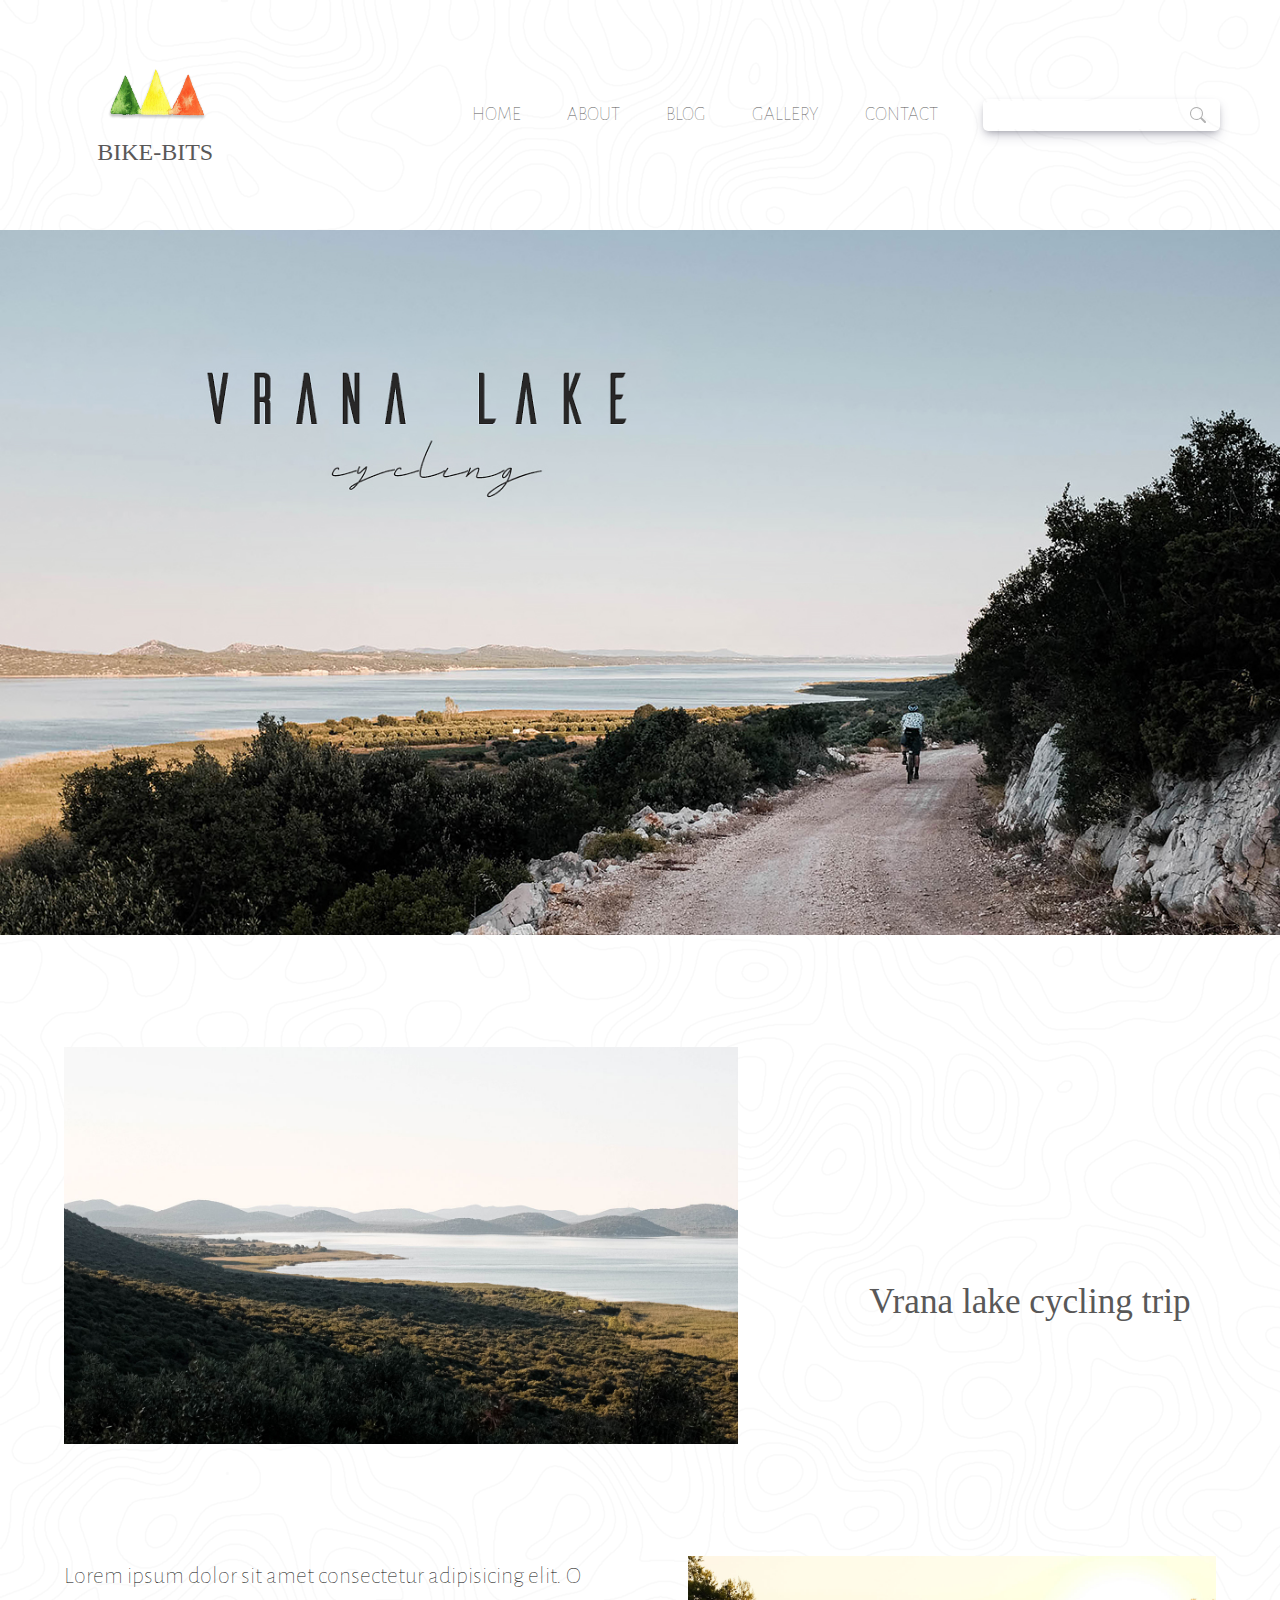
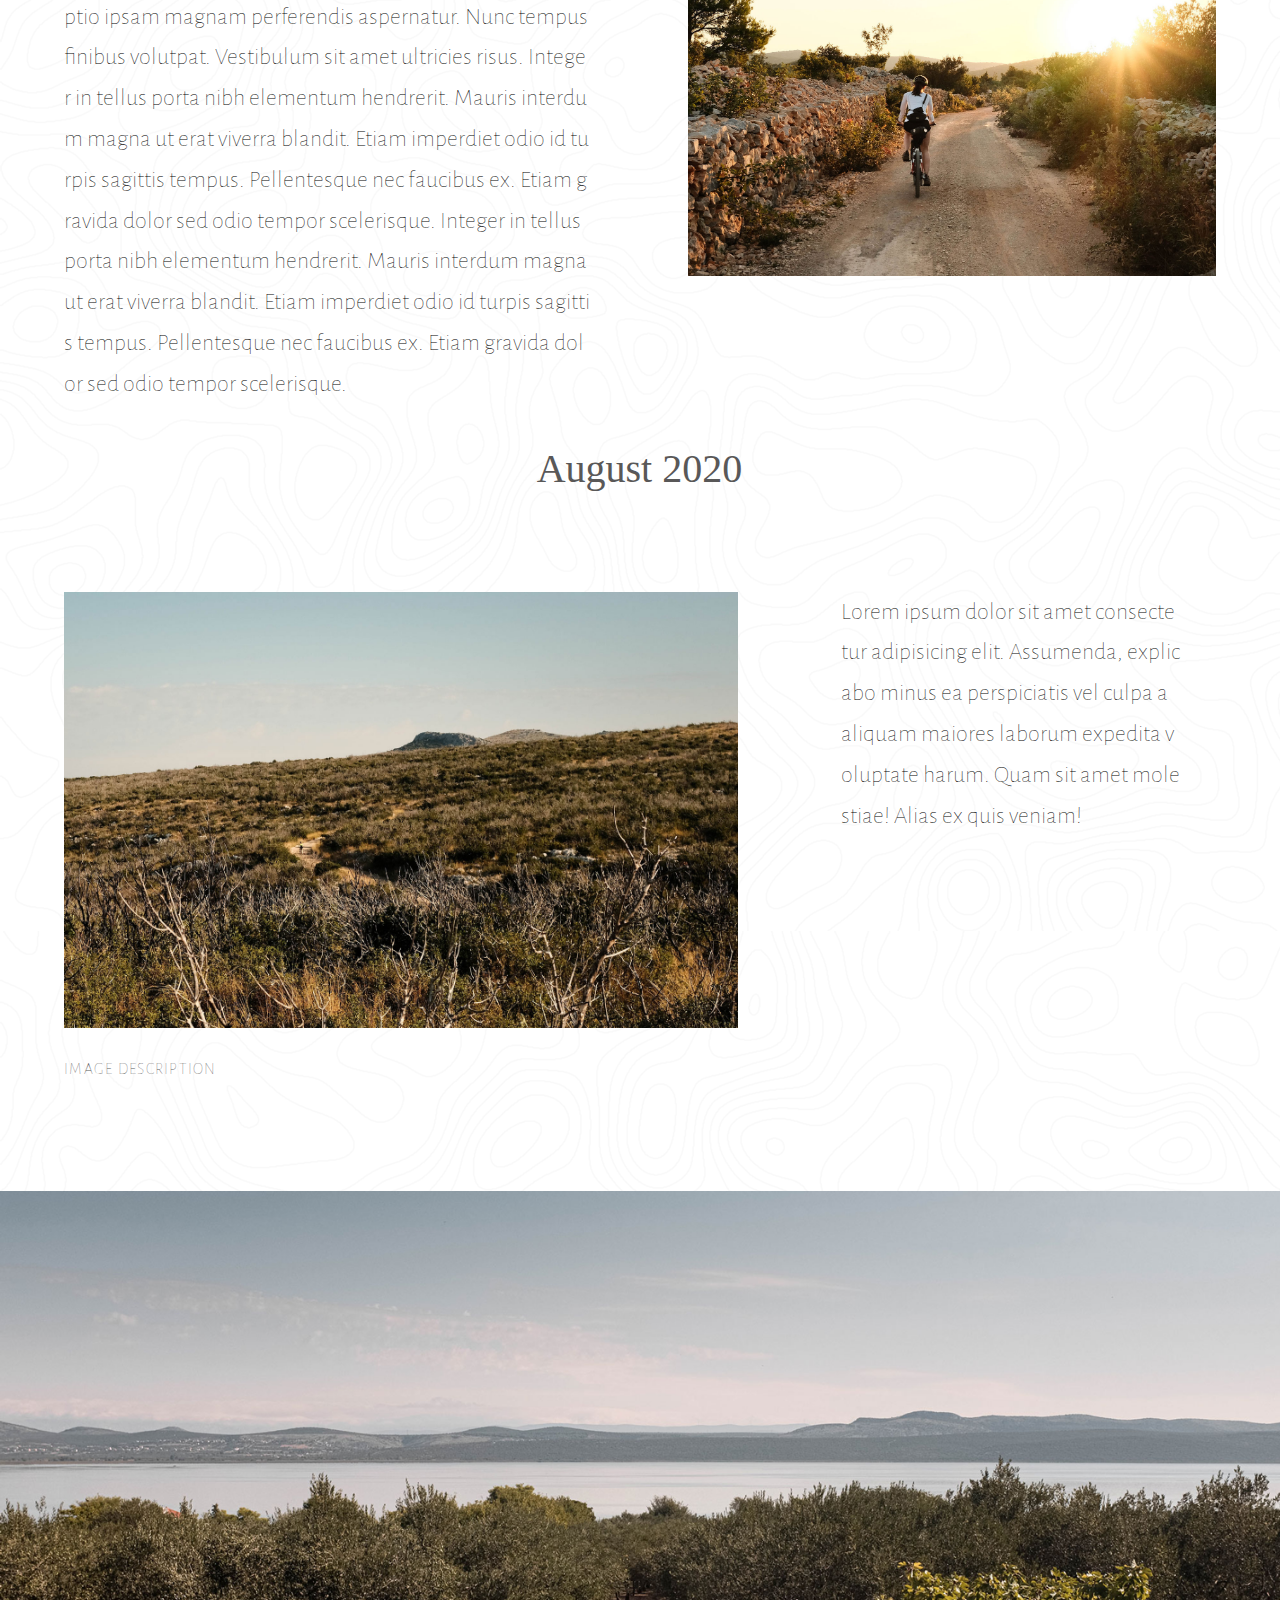
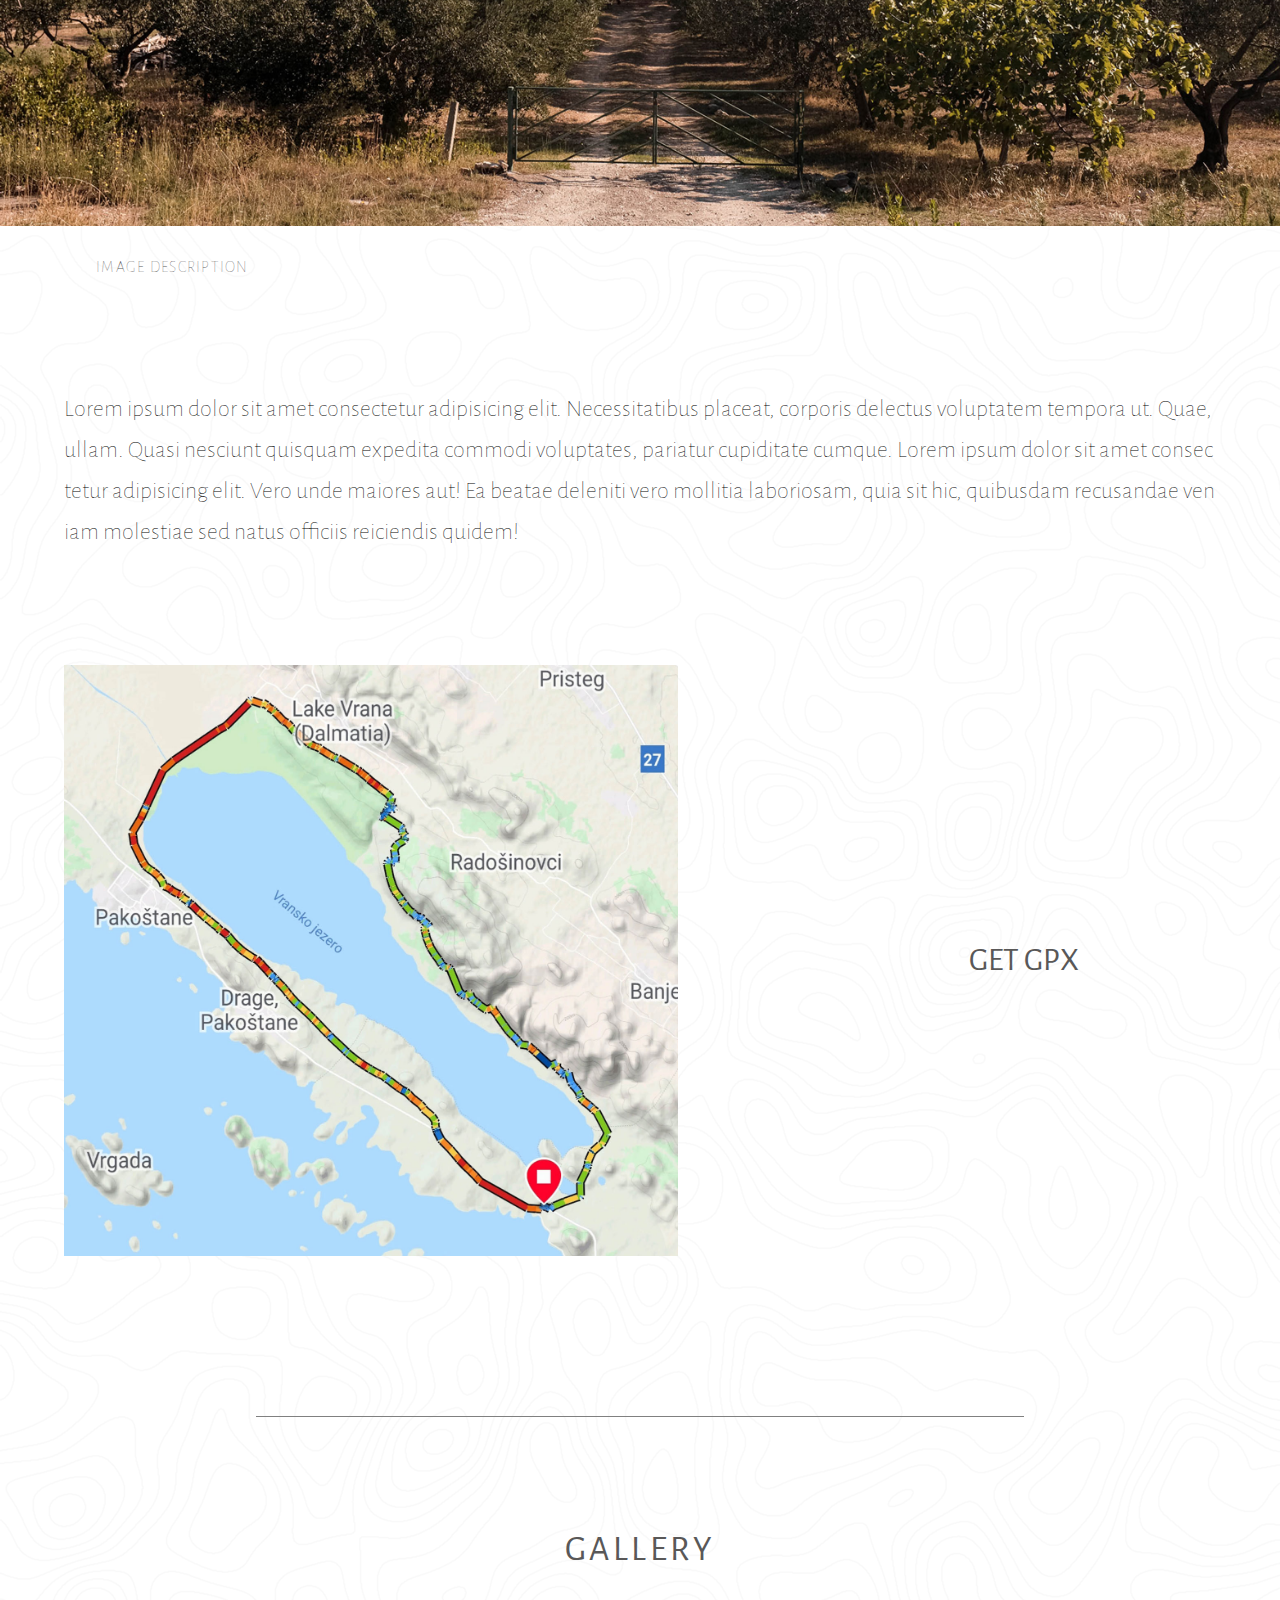
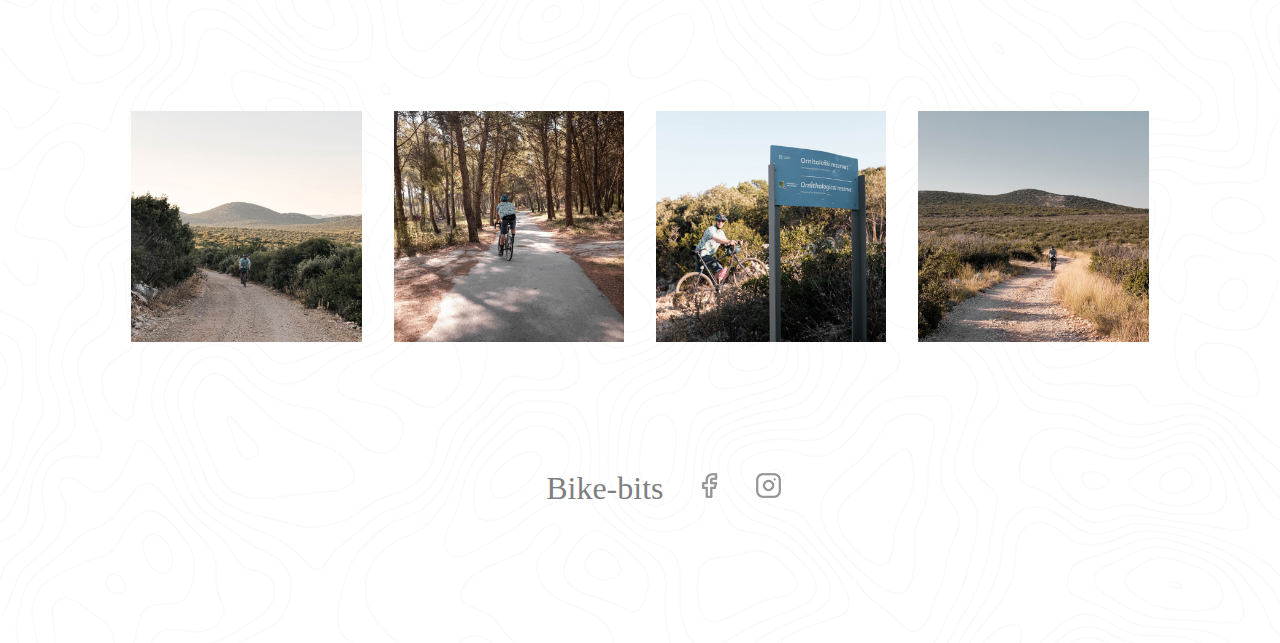
==== src/blog/blog.html @ a63ba0a6 "init: all pages" ====
<!DOCTYPE html>
<html lang="en">
  <head>
    <meta charset="UTF-8">
    <meta http-equiv="X-UA-Compatible" content="IE=edge">
    <meta name="viewport" content="width=device-width, initial-scale=1.0">

    <link rel="preconnect" href="https://fonts.googleapis.com">
    <link rel="preconnect" href="https://fonts.gstatic.com" crossorigin>
    <link href="https://fonts.googleapis.com/css2?family=Alegreya+Sans:wght@300;400&display=swap" rel="stylesheet">

    <link rel="stylesheet" href="blog.css">
    <link rel="icon" type="favicon" href="../../assets/icons/favicon.ico">

    <script defer src="blog.js"></script>

    <title>Bike Bits Blog</title>
  </head>

  <body>
    <header class="header">
      <div class="logo">
        <a href="index.html">
          <img
            src="../../assets/icons/logo.png"
            alt="emarekica logo"
            id="logo">
        </a>

        <p class="logo-txt">BIKE-BITS</p>
      </div>

      <aside>
        <nav class="navigation">
          <a href="../home/home.html" id="home">Home</a>
          <a href="../about/about.html" id="about">About</a>
          <a href="../blog/blog.html" id="about">Blog</a>
          <a href="../gallery/gallery.html" id="about">Gallery</a>
          <a href="../contact/contact.html" id="contact">Contact</a>
        </nav>

        <form class="search" target="_self">
          <input 
            type="search"
            name="search" />
          <button type="submit">Search</button>
        </form>
      </header>
    </aside>

    <img src="../../assets/photos/blog/vransko-lake-cycling-cover.jpg"
    alt="cycling on Vrana lake cover image"
    class="cover-image"
 />
    
    <main class="blog-content">
      <img id="img-1"
            src="../../assets/photos/blog/vransko-lake-cycling-01.jpg"
            alt="Vrana lake landscape" />

      <h1 id="title">Vrana lake cycling trip</h1>

      <p id="txt-1">Lorem ipsum dolor sit amet consectetur adipisicing elit. Optio ipsam magnam perferendis aspernatur. Nunc tempus finibus volutpat. Vestibulum sit amet ultricies risus. Integer in tellus porta nibh elementum hendrerit. Mauris interdum magna ut erat viverra blandit. Etiam imperdiet odio id turpis sagittis tempus. Pellentesque nec faucibus ex. Etiam gravida dolor sed odio tempor scelerisque. Integer in tellus porta nibh elementum hendrerit. Mauris interdum magna ut erat viverra blandit. Etiam imperdiet odio id turpis sagittis tempus. Pellentesque nec faucibus ex. Etiam gravida dolor sed odio tempor scelerisque.</p>

      <img id="img-2"
            src="../../assets/photos/blog/vransko-lake-cycling-02.jpg"
            alt="Girl on a bicycle in nature with sunrise"/>

      <h2 id="subtitle">August 2020</h2>

      <div class="img-3__container">
      <img id="img-3"
            src="../../assets/photos/blog/vransko-lake-cycling-03.jpg"
            alt="Adriatic coast inland landscape"/>
      <p class="img-description" id="img-3__desc"><small>image description</small></p>
    </div>

    <p id="txt-2">Lorem ipsum dolor sit amet consectetur adipisicing elit. Assumenda, explicabo minus ea perspiciatis vel culpa a aliquam maiores laborum expedita voluptate harum. Quam sit amet molestiae! Alias ex quis veniam!</p>
  </main>

    <div class="img-4__container">
      <img id="img-4"
            src="../../assets/photos/blog/vransko-lake-cycling-full-04.png"
            alt="Lake landscape"/>
      <p class="img-description-2"><small>image description</small></p>
    </div>

    <article>
      <p #txt-3>Lorem ipsum dolor sit amet consectetur adipisicing elit. Necessitatibus placeat, corporis delectus voluptatem tempora ut. Quae, ullam. Quasi nesciunt quisquam expedita commodi voluptates, pariatur cupiditate cumque. Lorem ipsum dolor sit amet consectetur adipisicing elit. Vero unde maiores aut! Ea beatae deleniti vero mollitia laboriosam, quia sit hic, quibusdam recusandae veniam molestiae sed natus officiis reiciendis quidem!</p>
    </article>

    <div class="img-5__container">
      <img id="img-5" src="../../assets/photos/blog/vransko-lake-cycling-map.jpg" alt="Vransko lake map"/>
      <a href="../../assets/gpx/Vransko.gpx" id="gpx">Get GPX</a>
      
      <div class="bottom-border"></div>
    </div>

    
    <article class="gallery">

      <h2 class="gallery"><a href="../gallery/gallery.html">Gallery</a></h2>

      <div class="img-gallery">
        <img id="img-6"
              src="../../assets/photos/blog/vransko-lake-cycling-gallery-1.jpg"
              alt="Gravel cycling Croatia" />
        <img id="img-7" 
              src="../../assets/photos/blog/vransko-lake-cycling-gallery-2.jpg"
              alt="Cycling through mediterranean forest" />
        <img id="img-8"
              src="../../assets/photos/blog/vransko-lake-cycling-gallery-3.jpg"
              alt="Pushing bicycle uphill"/>
        <img id="img-9"
              src="../../assets/photos/blog/vransko-lake-cycling-gallery-4.jpg"
              alt="Gravel cycling Croatia"/>
      </div>
    </article>

    <footer class="footer">
      <p class="logo-txt-2">Bike-bits</p>

        <a href="https://www.facebook.com/e.marekica"
          target="_blank"
          class="facebook">
            <img src="../../assets/icons/facebook.png"
                 alt="Facebook icon" 
                 id="fb-img"/>
        </a>
        <a href="https://www.instagram.com/e.marekica.makes"
          target="_blank"
          class="instagram">
            <img src="../../assets/icons/instagram.png"
                 alt="Instagram icon"
                 id="insta-img" />
        </a>
    </footer>

    
  </body>
</html>
---- src/blog/blog.css ----
/* http://meyerweb.com/eric/tools/css/reset/ 
   v2.0 | 20110126
   License: none (public domain)
*/

html,
body,
div,
span,
applet,
object,
iframe,
h1,
h2,
h3,
h4,
h5,
h6,
p,
blockquote,
pre,
a,
abbr,
acronym,
address,
big,
cite,
code,
del,
dfn,
em,
img,
ins,
kbd,
q,
s,
samp,
small,
strike,
strong,
sub,
sup,
tt,
var,
b,
u,
i,
center,
dl,
dt,
dd,
ol,
ul,
li,
fieldset,
form,
label,
legend,
table,
caption,
tbody,
tfoot,
thead,
tr,
th,
td,
article,
aside,
canvas,
details,
embed,
figure,
figcaption,
footer,
header,
hgroup,
menu,
nav,
output,
ruby,
section,
summary,
time,
mark,
audio,
video {
  margin: 0;
  padding: 0;
  border: 0;
  font-size: 100%;
  font: inherit;
  vertical-align: baseline;
}

ol,
ul {
  list-style: none;
}
blockquote,
q {
  quotes: none;
}
blockquote:before,
blockquote:after,
q:before,
q:after {
  content: "";
  content: none;
}
table {
  border-collapse: collapse;
  border-spacing: 0;
}

*,
*::before,
*::after {
  box-sizing: border-box;
  margin: 0;
  padding: 0;
}

/* ------- main ------- */

@font-face {
  font-family: "Ailerons";
  src: url(./font/Ailerons/Ailerons.ttf) format("truetype");
}

html {
  min-height: 100vh;
  /* margin: 1em 0; */
  /* max-width: 440px; */
}

body {
  background-image: url("../../assets/backgrounds/isopleths.png");

  font-family: "Alegreya Sans", sans-serif;
}

/* ------- header / nav / search ------- */

header {
  display: flex;
  flex-direction: row;
  justify-content: space-between;
  align-items: center;
}

aside {
  display: flex;
  flex-flow: row nowrap;
  align-items: baseline;
  justify-content: center;
  font-size: 1.5em;

  margin: 2em 2em 1em 2em;
}

.navigation {
  display: flex;

  justify-content: space-between;

  margin: 0.5em 0.5em;

  font-size: 0.8em;
  font-weight: 50;
  text-transform: uppercase;
}

.logo {
  display: flex;

  align-items: center;
  flex-flow: column;

  margin: 4em 2em 4em 5em;
}

a {
  margin: 0 1.2em;
  text-decoration: none;
  color: #595858;
}

a:hover {
  font-weight: bolder;
}

form {
  margin: 0.5em 0.5em 1.5em 0.5em;
  display: flex;

  border-radius: 5px;
  padding: 2px;

  box-shadow: rgba(50, 50, 93, 0.25) 0px 6px 12px -2px,
    rgba(0, 0, 0, 0.3) 0px 3px 7px -3px;
}

input[type="search"] {
  border: none;
  background: white;
  margin: 0;
  padding: 5px 5px;
  font-size: 14px;
  color: inherit;
  border: 1px solid transparent;
  border-radius: inherit;
}

input[type="search"]::placeholder {
  color: #bbb;
}

button[type="submit"] {
  /* these two hide the button text */
  text-indent: -999px;
  overflow: hidden;

  width: 40px;
  padding: 0;
  margin: 0;
  border: 1px solid transparent;
  border-radius: inherit;
  background: transparent
    url("data:image/svg+xml,%3Csvg xmlns='http://www.w3.org/2000/svg' width='16' height='16' class='bi bi-search' viewBox='0 0 16 16'%3E%3Cpath d='M11.742 10.344a6.5 6.5 0 1 0-1.397 1.398h-.001c.03.04.062.078.098.115l3.85 3.85a1 1 0 0 0 1.415-1.414l-3.85-3.85a1.007 1.007 0 0 0-.115-.1zM12 6.5a5.5 5.5 0 1 1-11 0 5.5 5.5 0 0 1 11 0z'%3E%3C/path%3E%3C/svg%3E")
    no-repeat center;
  cursor: pointer;
  opacity: 0.3;
}

button[type="submit"]:hover {
  opacity: 1;
}

button[type="submit"]:focus,
input[type="search"]:focus {
  box-shadow: 0 0 3px 0 #868686;
  outline: none;
  color: #595858;
  text-transform: uppercase;
  letter-spacing: 0.1em;
}

/* ------- main ------- */

main {
  display: grid;
  grid-template-columns: repeat(10, auto);
  grid-template-rows: auto;

  margin: 7em 4em;
}

/* ------- IMG ------- */

img {
  display: flex;
  max-width: 100%;
  flex-grow: 1;
}

#logo {
  float: left;
  width: 7em;
  margin-bottom: 1em;
}

.cover-image {
  /* covers the whole page */
  width: 150vw;
  overflow: visible;
  margin: unset;
}

#img-1,
#img-2,
#img-3,
#img-4,
#img-5 {
  display: flex;
}

.gallery {
  display: flex;
  flex-flow: row nowrap;
  justify-content: space-between;
}

#fb-img,
#insta-img {
  max-width: 1.7em;
  margin: auto 0.5em;
}

/* ------- grid element organization ------- */

#img-1 {
  grid-column: 1 / 7;
  grid-row: 1 / 2;

  margin-bottom: 7em;
}

#title {
  grid-column: 7 / 11;

  text-align: center;
  padding-left: 3em;

  display: flex;
  flex-direction: column;
  justify-content: center;

  font-size: 2.2em;
}

#txt-1 {
  grid-column: 1 / 5;
  grid-row: 2 / 3;

  font-size: 1.5em;
  padding: 0 2em 0 0;
  word-break: break-all;
  line-height: 1.7em;
  font-weight: 100;
}

#img-2 {
  grid-column: 6 / 11;
  grid-row: 2 / 3;

  margin-bottom: 7em;
}

#subtitle {
  grid-column: 4 / 8;
  grid-row: 3 / 4;

  margin: 1em 0;

  display: flex;
  flex-direction: column;
  align-items: center;

  font-family: "Ailerons";
  font-weight: 50;
  margin-bottom: 2.5em;
  font-size: 2.5em;
  color: #595858;
}

.img-3__container {
  grid-column: 1 / 7;
  grid-row: 4 / 5;
}

#txt-2 {
  grid-column: 8 / 10;
  grid-row: 4 / 5;

  font-size: 1.5em;
  padding: 0 0 0 2em;
  word-break: break-all;
  line-height: 1.7em;
  font-weight: 100;
}

#img-4 {
  width: 150vw;
}

article {
  margin: 7em 4em 4em 4em;
}

article > p {
  display: block;
}

.img-5__container {
  display: grid;
  grid-template-columns: repeat(6, 1fr);
  grid-template-rows: auto;

  margin: 7em 4em;
}

#img-5 {
  grid-column: 1 / 5;
  grid-row: 1 / 2;
  grid-row: auto;
  max-width: 80%;
}

#gpx {
  grid-column: 5 / 7;
  grid-row: 1 / 2;
  text-align: center;

  display: flex;
  flex-direction: column;
  justify-content: center;

  font-size: 2em;
  text-transform: uppercase;
}

.bottom-border {
  border-bottom: 0.5px solid gray;
  grid-column: 2 / 6;

  margin-top: 10em;
}

.gallery {
  display: flex;
  flex-direction: column;
  align-self: center;
  text-transform: uppercase;
  letter-spacing: 0.1em;
}

.img-gallery {
  display: flex;
  flex-direction: row;
  justify-content: center;
  gap: 2em;
}

h2.gallery {
  font-size: 2.2em;
  margin-bottom: 4em;
}

#img-6,
#img-7,
#img-8,
#img-9 {
  max-width: 20%;
}

/* ------- TXT ------- */

.logo-txt {
  float: left;

  color: #595858;
  font-family: "Ailerons";
  font-size: 1.5em;
  font-weight: 50;
}

h1 {
  font-family: "Ailerons";
  font-weight: 100;
  color: #595858;
}

p {
  display: flex;
}

article > p {
  font-size: 1.5em;

  word-break: break-all;
  line-height: 1.7em;
  font-weight: 100;
}

.img-description {
  margin-top: 2em;
  font-weight: 100;
  color: #595858;
  text-transform: uppercase;
  letter-spacing: 0.08em;
}

.img-description-2 {
  margin: 2em 0 0 6em;
  font-weight: 100;
  color: #595858;
  text-transform: uppercase;
  letter-spacing: 0.08em;
}

/* ------- footer ------- */

footer {
  display: flex;
  flex-flow: row nowrap;
  justify-content: center;
  align-items: baseline;

  margin: 8em 3em;
}

.facebook,
.instagram {
  margin: 0 0.5em 1em 0.5em;
}

.logo-txt-2 {
  margin: 0 0.5em 0 2em;
  font-family: "Ailerons";
  font-weight: 50;
  font-size: 2em;
  color: #7f7f7f;
}
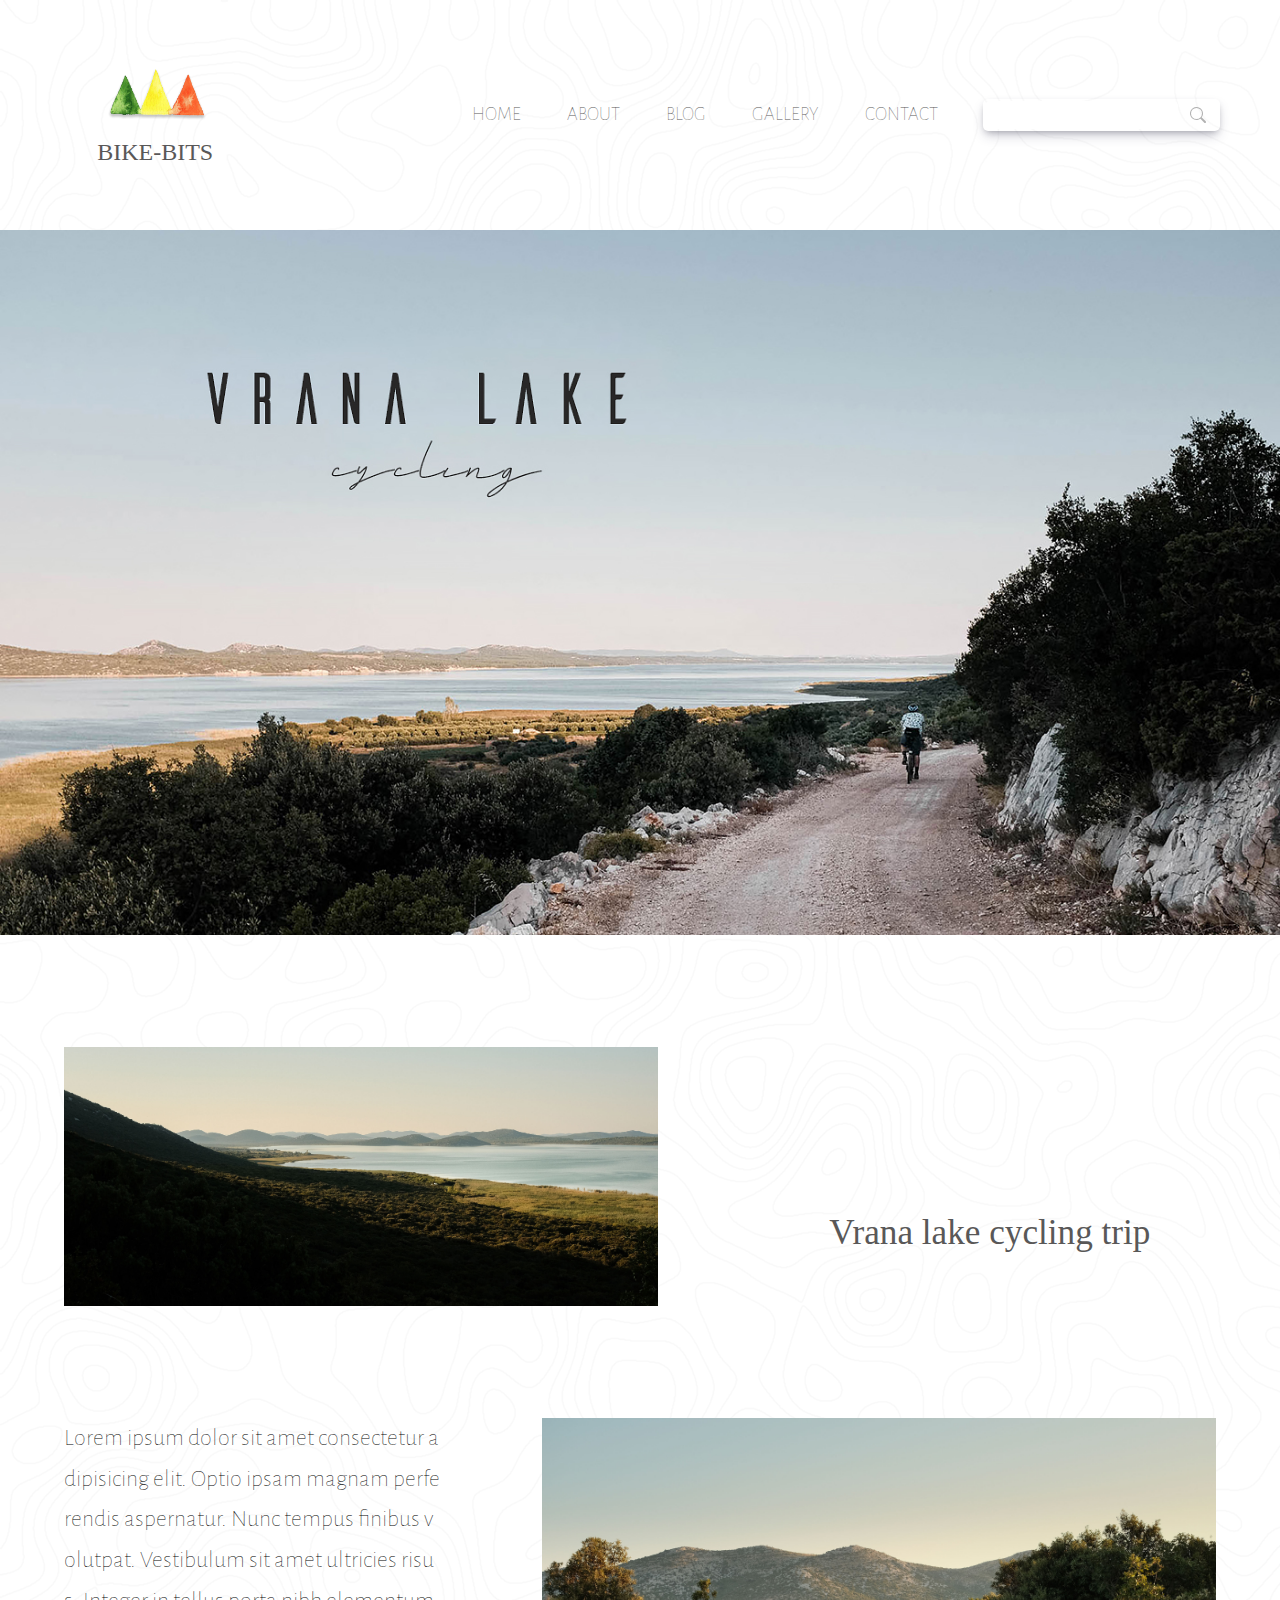
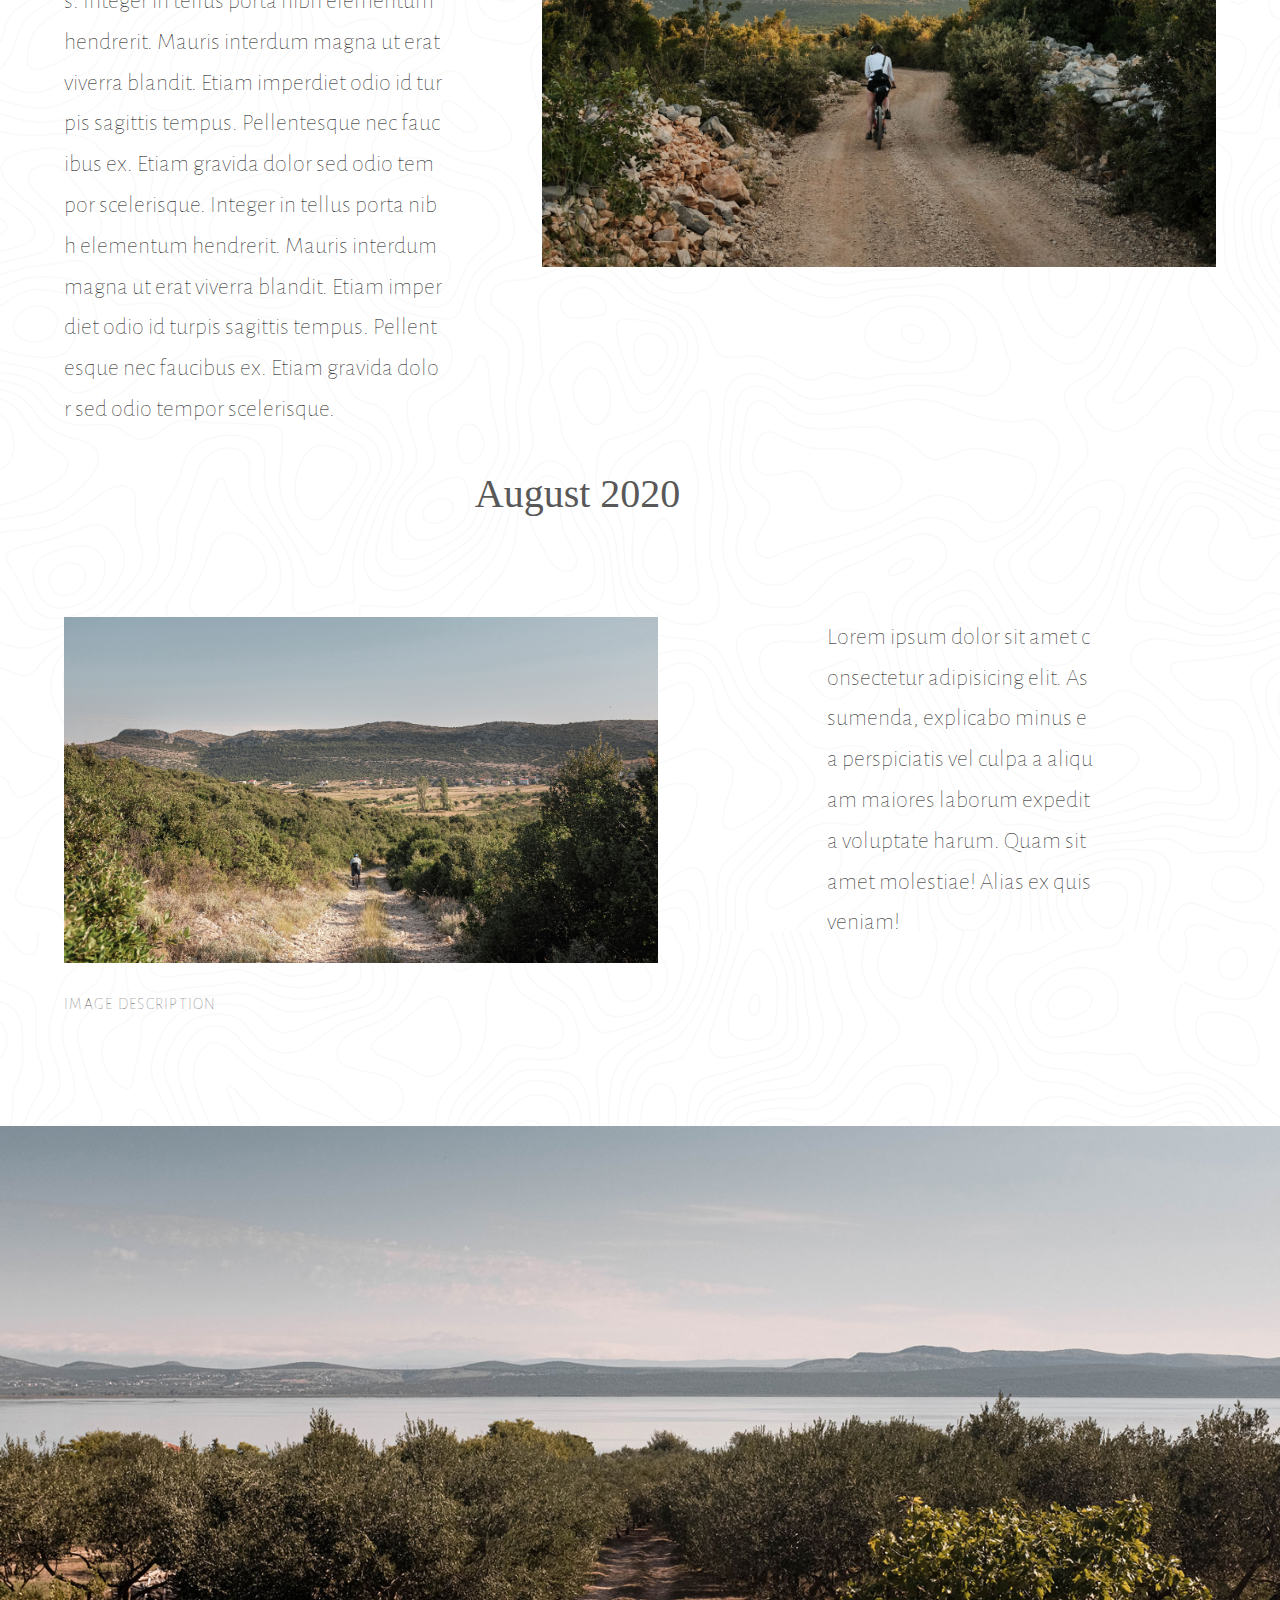
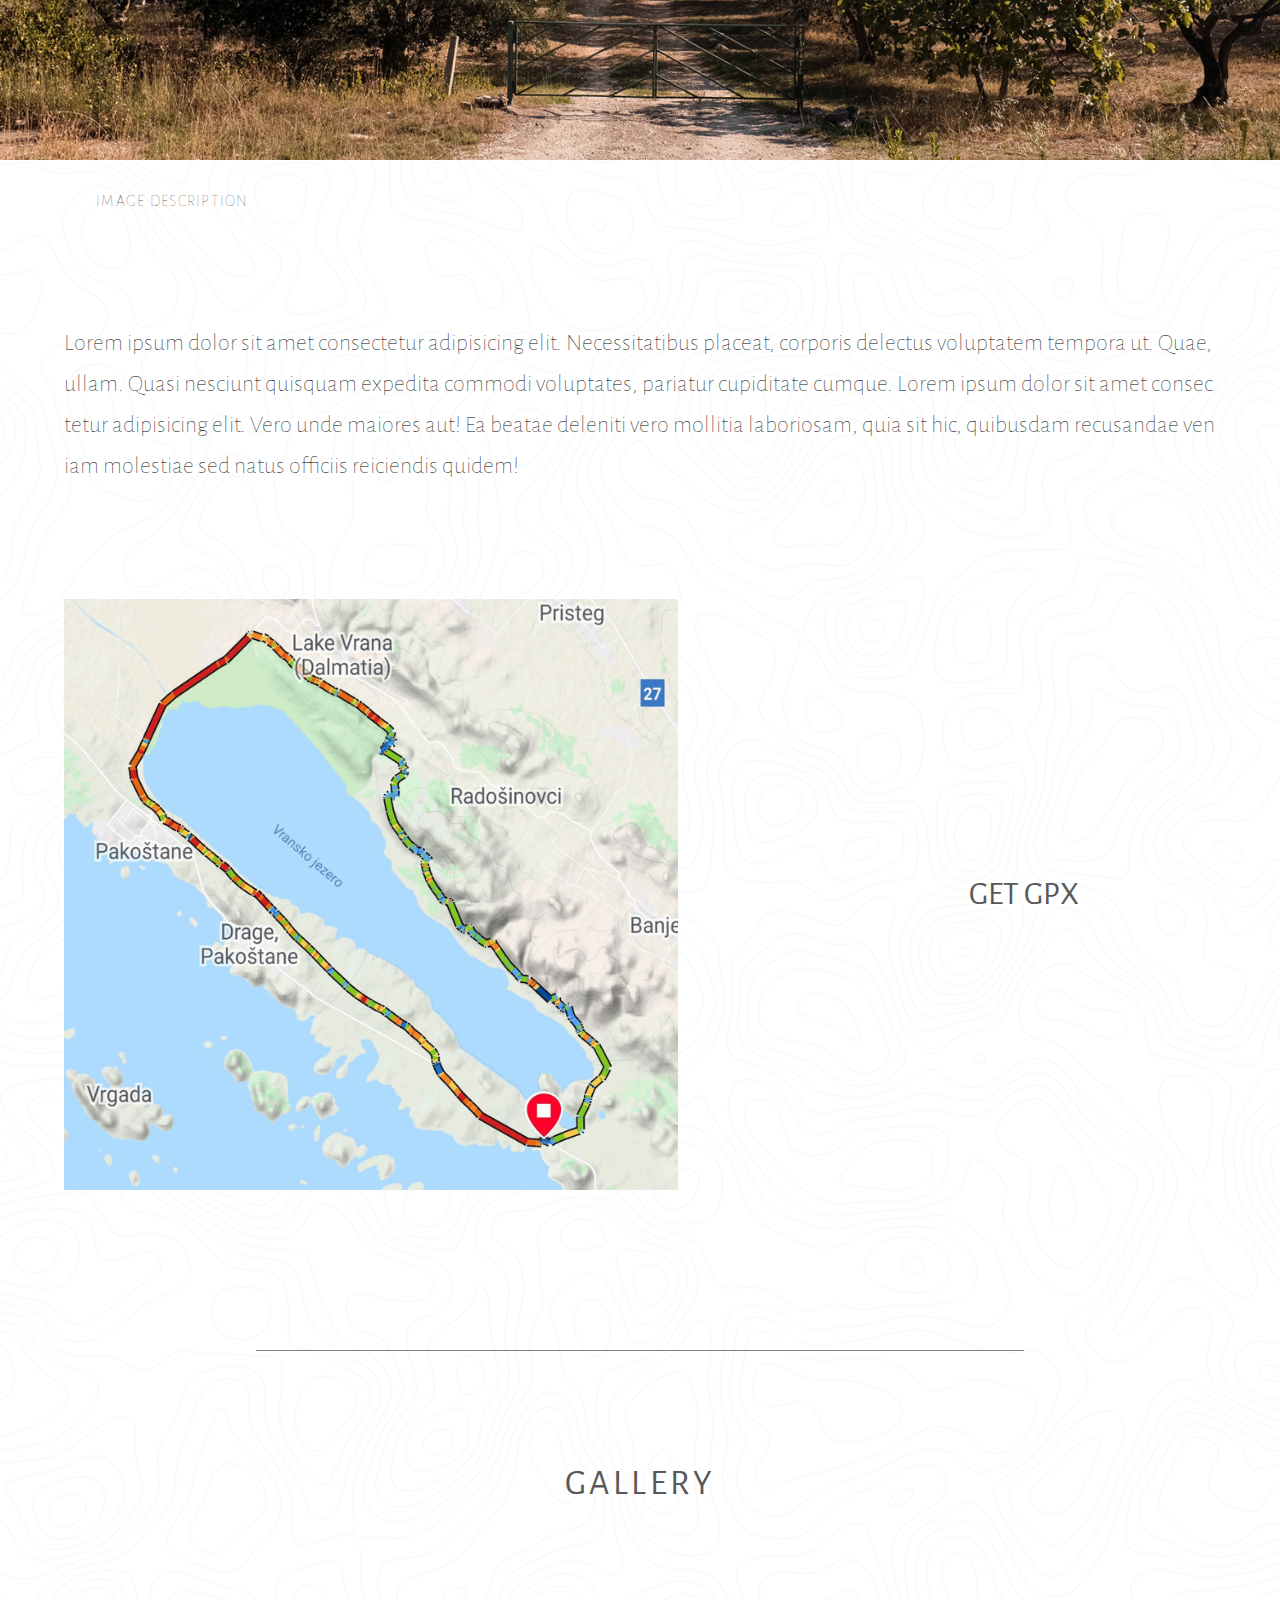
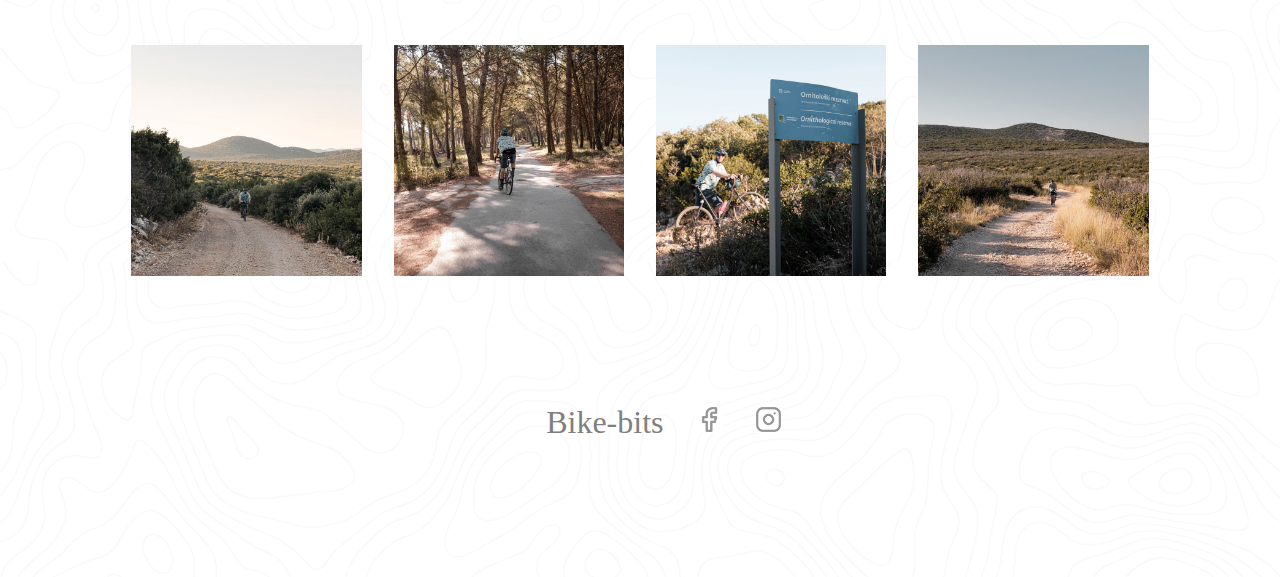
==== commit bb34c8f7: "init: homepage" ====
--- a/src/blog/blog.html
+++ b/src/blog/blog.html
@@ -1,17 +1,20 @@
 <!DOCTYPE html>
 <html lang="en">
   <head>
-    <meta charset="UTF-8">
-    <meta http-equiv="X-UA-Compatible" content="IE=edge">
-    <meta name="viewport" content="width=device-width, initial-scale=1.0">
+    <meta charset="UTF-8" />
+    <meta http-equiv="X-UA-Compatible" content="IE=edge" />
+    <meta name="viewport" content="width=device-width, initial-scale=1.0" />
 
-    <link rel="preconnect" href="https://fonts.googleapis.com">
-    <link rel="preconnect" href="https://fonts.gstatic.com" crossorigin>
-    <link href="https://fonts.googleapis.com/css2?family=Alegreya+Sans:wght@300;400&display=swap" rel="stylesheet">
+    <link rel="preconnect" href="https://fonts.googleapis.com" />
+    <link rel="preconnect" href="https://fonts.gstatic.com" crossorigin />
+    <link
+      href="https://fonts.googleapis.com/css2?family=Alegreya+Sans:wght@300;400&display=swap"
+      rel="stylesheet"
+    />
 
-    <link rel="stylesheet" href="blog.css">
-    <link rel="icon" type="favicon" href="../../assets/icons/favicon.ico">
+    <link rel="icon" type="favicon" href="../../assets/icons/favicon.ico" />
 
+    <link rel="stylesheet" href="blog.css" />
     <script defer src="blog.js"></script>
 
     <title>Bike Bits Blog</title>
@@ -24,7 +27,8 @@
           <img
             src="../../assets/icons/logo.png"
             alt="emarekica logo"
-            id="logo">
+            id="logo"
+          />
         </a>
 
         <p class="logo-txt">BIKE-BITS</p>
@@ -40,102 +44,149 @@
         </nav>
 
         <form class="search" target="_self">
-          <input 
-            type="search"
-            name="search" />
+          <input type="search" name="search" />
           <button type="submit">Search</button>
         </form>
-      </header>
-    </aside>
+      </aside>
+    </header>
 
-    <img src="../../assets/photos/blog/vransko-lake-cycling-cover.jpg"
-    alt="cycling on Vrana lake cover image"
-    class="cover-image"
- />
-    
+    <img
+      src="../../assets/photos/blog/vransko-lake-cycling-cover.jpg"
+      alt="cycling on Vrana lake cover image"
+      class="cover-image"
+    />
+
     <main class="blog-content">
-      <img id="img-1"
-            src="../../assets/photos/blog/vransko-lake-cycling-01.jpg"
-            alt="Vrana lake landscape" />
+      <img
+        id="img-1"
+        src="../../assets/photos/blog/vransko-lake-cycling-01.jpg"
+        alt="Vrana lake landscape"
+      />
 
       <h1 id="title">Vrana lake cycling trip</h1>
 
-      <p id="txt-1">Lorem ipsum dolor sit amet consectetur adipisicing elit. Optio ipsam magnam perferendis aspernatur. Nunc tempus finibus volutpat. Vestibulum sit amet ultricies risus. Integer in tellus porta nibh elementum hendrerit. Mauris interdum magna ut erat viverra blandit. Etiam imperdiet odio id turpis sagittis tempus. Pellentesque nec faucibus ex. Etiam gravida dolor sed odio tempor scelerisque. Integer in tellus porta nibh elementum hendrerit. Mauris interdum magna ut erat viverra blandit. Etiam imperdiet odio id turpis sagittis tempus. Pellentesque nec faucibus ex. Etiam gravida dolor sed odio tempor scelerisque.</p>
+      <p id="txt-1">
+        Lorem ipsum dolor sit amet consectetur adipisicing elit. Optio ipsam
+        magnam perferendis aspernatur. Nunc tempus finibus volutpat. Vestibulum
+        sit amet ultricies risus. Integer in tellus porta nibh elementum
+        hendrerit. Mauris interdum magna ut erat viverra blandit. Etiam
+        imperdiet odio id turpis sagittis tempus. Pellentesque nec faucibus ex.
+        Etiam gravida dolor sed odio tempor scelerisque. Integer in tellus porta
+        nibh elementum hendrerit. Mauris interdum magna ut erat viverra blandit.
+        Etiam imperdiet odio id turpis sagittis tempus. Pellentesque nec
+        faucibus ex. Etiam gravida dolor sed odio tempor scelerisque.
+      </p>
 
-      <img id="img-2"
-            src="../../assets/photos/blog/vransko-lake-cycling-02.jpg"
-            alt="Girl on a bicycle in nature with sunrise"/>
+      <img
+        id="img-2"
+        src="../../assets/photos/blog/vransko-lake-cycling-02.jpg"
+        alt="Girl on a bicycle in nature with sunrise"
+      />
 
       <h2 id="subtitle">August 2020</h2>
 
       <div class="img-3__container">
-      <img id="img-3"
-            src="../../assets/photos/blog/vransko-lake-cycling-03.jpg"
-            alt="Adriatic coast inland landscape"/>
-      <p class="img-description" id="img-3__desc"><small>image description</small></p>
-    </div>
+        <img
+          id="img-3"
+          src="../../assets/photos/blog/vransko-lake-cycling-03.jpg"
+          alt="Adriatic coast inland landscape"
+        />
+        <p class="img-description" id="img-3__desc">
+          <small>image description</small>
+        </p>
+      </div>
 
-    <p id="txt-2">Lorem ipsum dolor sit amet consectetur adipisicing elit. Assumenda, explicabo minus ea perspiciatis vel culpa a aliquam maiores laborum expedita voluptate harum. Quam sit amet molestiae! Alias ex quis veniam!</p>
-  </main>
+      <p id="txt-2">
+        Lorem ipsum dolor sit amet consectetur adipisicing elit. Assumenda,
+        explicabo minus ea perspiciatis vel culpa a aliquam maiores laborum
+        expedita voluptate harum. Quam sit amet molestiae! Alias ex quis veniam!
+      </p>
+    </main>
 
     <div class="img-4__container">
-      <img id="img-4"
-            src="../../assets/photos/blog/vransko-lake-cycling-full-04.png"
-            alt="Lake landscape"/>
+      <img
+        id="img-4"
+        src="../../assets/photos/blog/vransko-lake-cycling-full-04.png"
+        alt="Lake landscape"
+      />
       <p class="img-description-2"><small>image description</small></p>
     </div>
 
     <article>
-      <p #txt-3>Lorem ipsum dolor sit amet consectetur adipisicing elit. Necessitatibus placeat, corporis delectus voluptatem tempora ut. Quae, ullam. Quasi nesciunt quisquam expedita commodi voluptates, pariatur cupiditate cumque. Lorem ipsum dolor sit amet consectetur adipisicing elit. Vero unde maiores aut! Ea beatae deleniti vero mollitia laboriosam, quia sit hic, quibusdam recusandae veniam molestiae sed natus officiis reiciendis quidem!</p>
+      <p #txt-3>
+        Lorem ipsum dolor sit amet consectetur adipisicing elit. Necessitatibus
+        placeat, corporis delectus voluptatem tempora ut. Quae, ullam. Quasi
+        nesciunt quisquam expedita commodi voluptates, pariatur cupiditate
+        cumque. Lorem ipsum dolor sit amet consectetur adipisicing elit. Vero
+        unde maiores aut! Ea beatae deleniti vero mollitia laboriosam, quia sit
+        hic, quibusdam recusandae veniam molestiae sed natus officiis reiciendis
+        quidem!
+      </p>
     </article>
 
     <div class="img-5__container">
-      <img id="img-5" src="../../assets/photos/blog/vransko-lake-cycling-map.jpg" alt="Vransko lake map"/>
+      <img
+        id="img-5"
+        src="../../assets/photos/blog/vransko-lake-cycling-map.jpg"
+        alt="Vransko lake map"
+      />
       <a href="../../assets/gpx/Vransko.gpx" id="gpx">Get GPX</a>
-      
+
       <div class="bottom-border"></div>
     </div>
 
-    
     <article class="gallery">
-
       <h2 class="gallery"><a href="../gallery/gallery.html">Gallery</a></h2>
 
       <div class="img-gallery">
-        <img id="img-6"
-              src="../../assets/photos/blog/vransko-lake-cycling-gallery-1.jpg"
-              alt="Gravel cycling Croatia" />
-        <img id="img-7" 
-              src="../../assets/photos/blog/vransko-lake-cycling-gallery-2.jpg"
-              alt="Cycling through mediterranean forest" />
-        <img id="img-8"
-              src="../../assets/photos/blog/vransko-lake-cycling-gallery-3.jpg"
-              alt="Pushing bicycle uphill"/>
-        <img id="img-9"
-              src="../../assets/photos/blog/vransko-lake-cycling-gallery-4.jpg"
-              alt="Gravel cycling Croatia"/>
+        <img
+          id="img-6"
+          src="../../assets/photos/blog/vransko-lake-cycling-gallery-1.jpg"
+          alt="Gravel cycling Croatia"
+        />
+        <img
+          id="img-7"
+          src="../../assets/photos/blog/vransko-lake-cycling-gallery-2.jpg"
+          alt="Cycling through mediterranean forest"
+        />
+        <img
+          id="img-8"
+          src="../../assets/photos/blog/vransko-lake-cycling-gallery-3.jpg"
+          alt="Pushing bicycle uphill"
+        />
+        <img
+          id="img-9"
+          src="../../assets/photos/blog/vransko-lake-cycling-gallery-4.jpg"
+          alt="Gravel cycling Croatia"
+        />
       </div>
     </article>
 
     <footer class="footer">
       <p class="logo-txt-2">Bike-bits</p>
 
-        <a href="https://www.facebook.com/e.marekica"
-          target="_blank"
-          class="facebook">
-            <img src="../../assets/icons/facebook.png"
-                 alt="Facebook icon" 
-                 id="fb-img"/>
-        </a>
-        <a href="https://www.instagram.com/e.marekica.makes"
-          target="_blank"
-          class="instagram">
-            <img src="../../assets/icons/instagram.png"
-                 alt="Instagram icon"
-                 id="insta-img" />
-        </a>
+      <a
+        href="https://www.facebook.com/e.marekica"
+        target="_blank"
+        class="facebook"
+      >
+        <img
+          src="../../assets/icons/facebook.png"
+          alt="Facebook icon"
+          id="fb-img"
+        />
+      </a>
+      <a
+        href="https://www.instagram.com/e.marekica.makes"
+        target="_blank"
+        class="instagram"
+      >
+        <img
+          src="../../assets/icons/instagram.png"
+          alt="Instagram icon"
+          id="insta-img"
+        />
+      </a>
     </footer>
-
-    
   </body>
-</html>+</html>
--- a/src/blog/blog.css
+++ b/src/blog/blog.css
@@ -120,7 +120,7 @@
   padding: 0;
 }
 
-/* ------- main ------- */
+/* ------- general ------- */
 
 @font-face {
   font-family: "Ailerons";
@@ -129,8 +129,6 @@
 
 html {
   min-height: 100vh;
-  /* margin: 1em 0; */
-  /* max-width: 440px; */
 }
 
 body {
@@ -284,12 +282,6 @@
   display: flex;
 }
 
-.gallery {
-  display: flex;
-  flex-flow: row nowrap;
-  justify-content: space-between;
-}
-
 #fb-img,
 #insta-img {
   max-width: 1.7em;
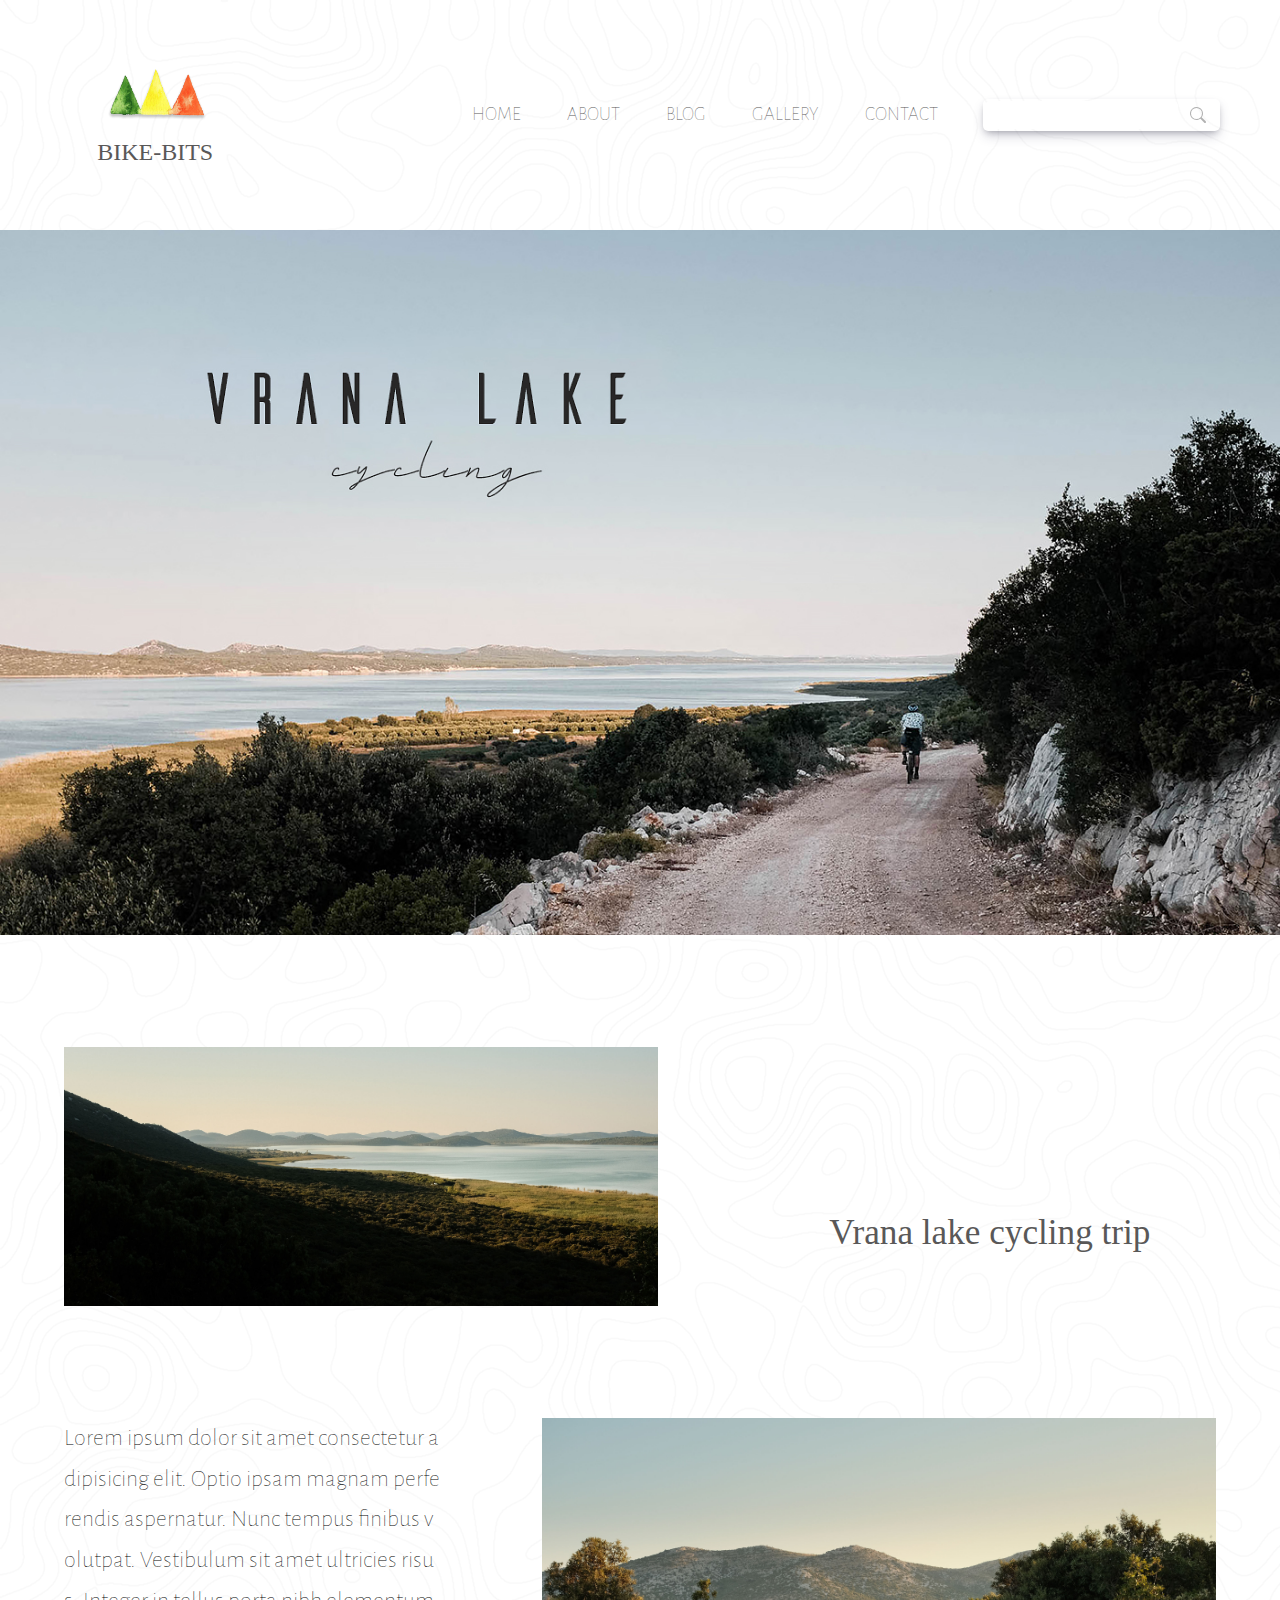
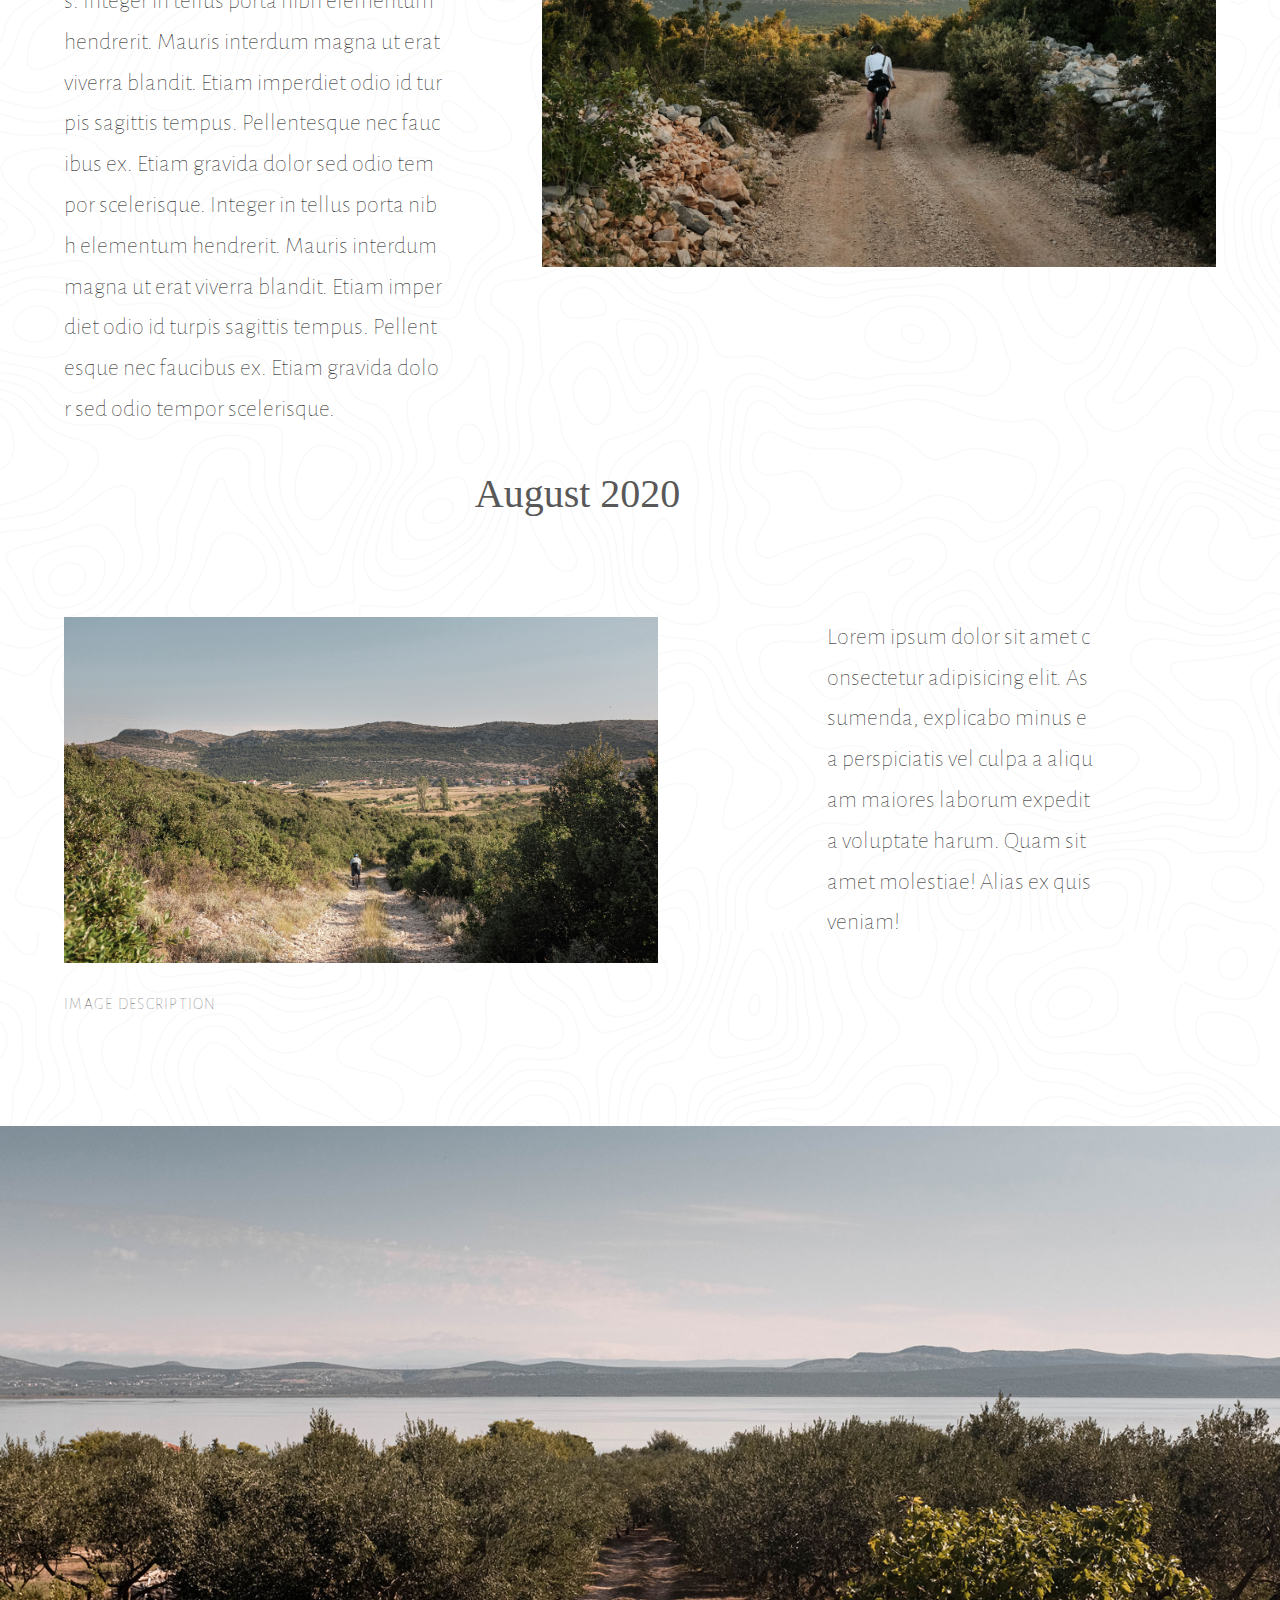
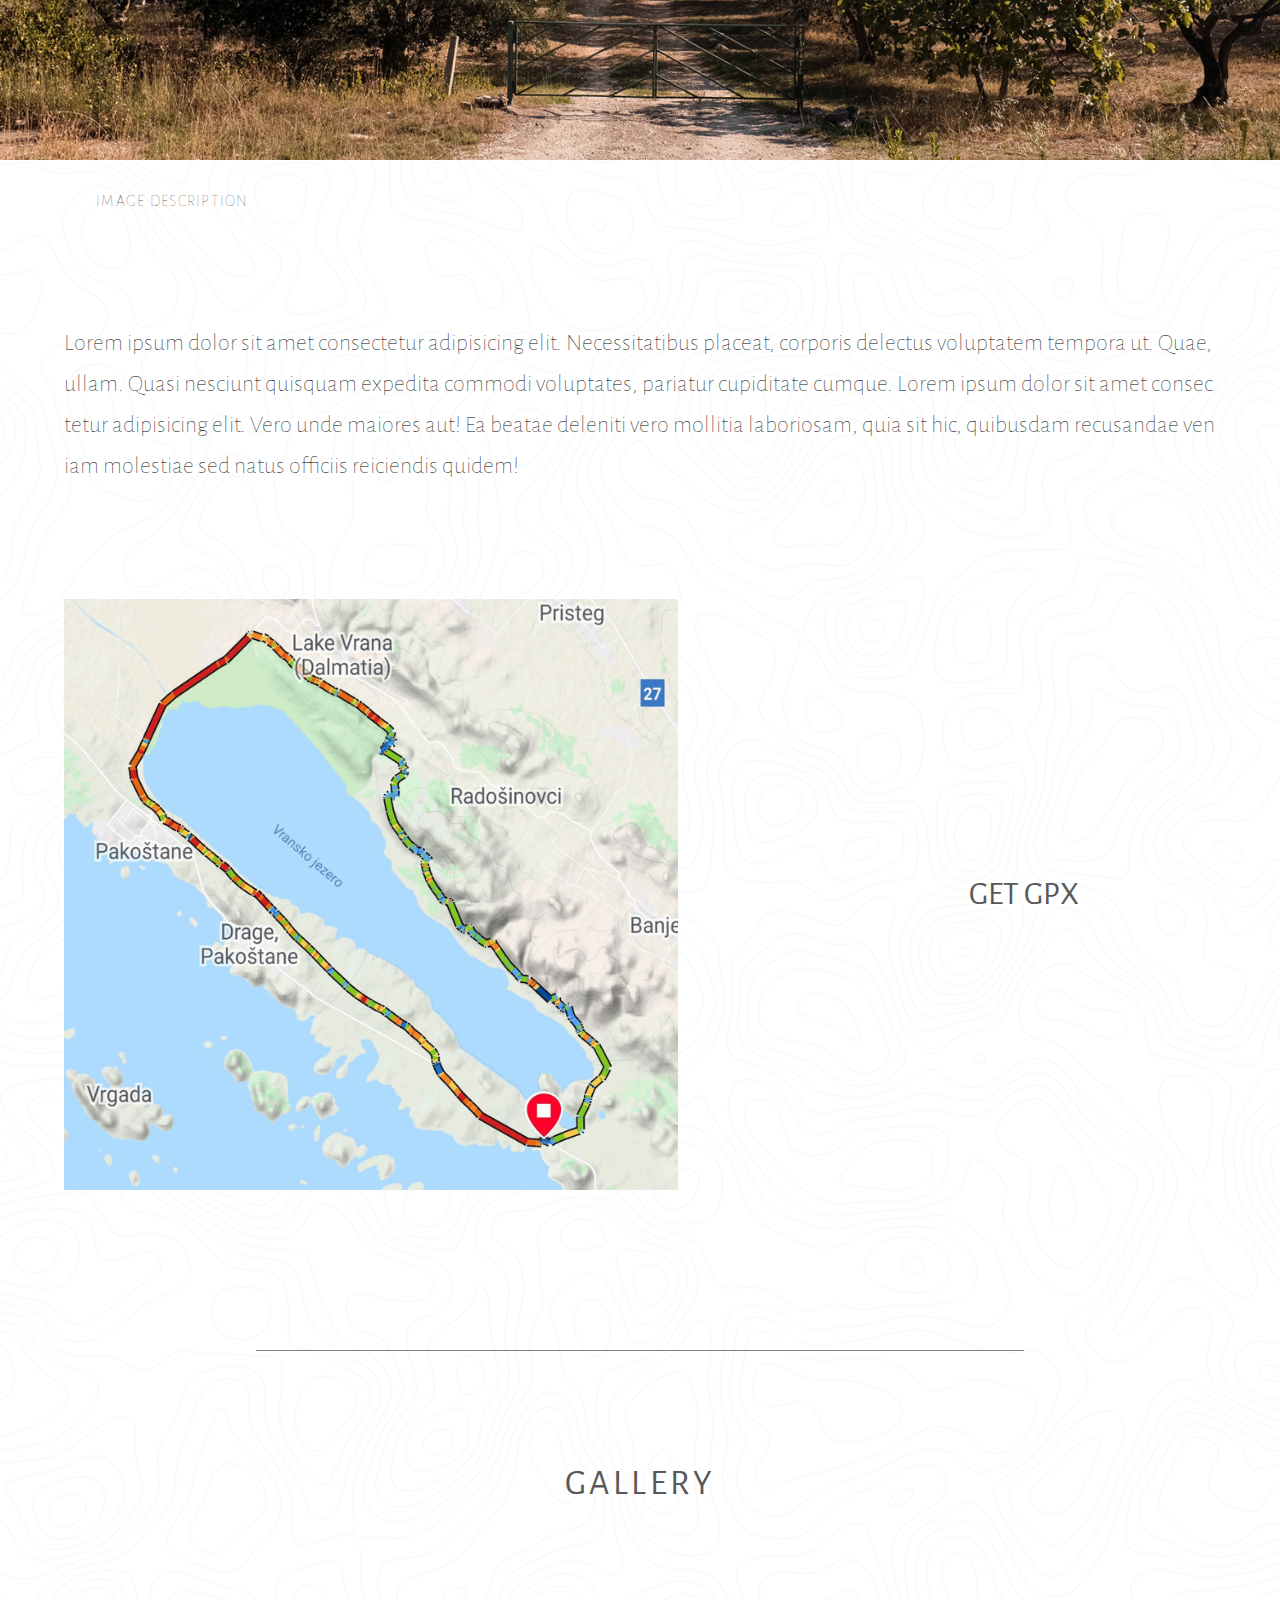
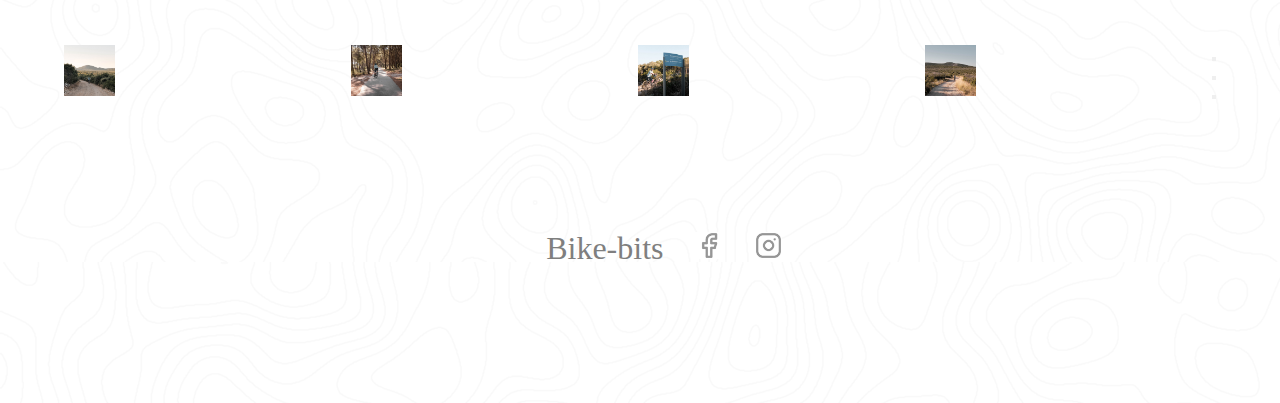
==== commit d1659c2a: "config: gallery slider" ====
--- a/src/blog/blog.html
+++ b/src/blog/blog.html
@@ -15,7 +15,10 @@
     <link rel="icon" type="favicon" href="../../assets/icons/favicon.ico" />
 
     <link rel="stylesheet" href="blog.css" />
+    <link rel="stylesheet" href="src/gallery/slider.css" />
+
     <script defer src="blog.js"></script>
+    <script defer src="src/gallery/slider.js"></script>
 
     <title>Bike Bits Blog</title>
   </head>
@@ -39,7 +42,7 @@
           <a href="../home/home.html" id="home">Home</a>
           <a href="../about/about.html" id="about">About</a>
           <a href="../blog/blog.html" id="about">Blog</a>
-          <a href="../gallery/gallery.html" id="about">Gallery</a>
+          <a href="../gallery/gallery.html" id="blog">Gallery</a>
           <a href="../contact/contact.html" id="contact">Contact</a>
         </nav>
 
@@ -135,30 +138,48 @@
       <div class="bottom-border"></div>
     </div>
 
-    <article class="gallery">
+    <article class="gallery slider">
       <h2 class="gallery"><a href="../gallery/gallery.html">Gallery</a></h2>
 
       <div class="img-gallery">
-        <img
-          id="img-6"
-          src="../../assets/photos/blog/vransko-lake-cycling-gallery-1.jpg"
-          alt="Gravel cycling Croatia"
-        />
-        <img
-          id="img-7"
-          src="../../assets/photos/blog/vransko-lake-cycling-gallery-2.jpg"
-          alt="Cycling through mediterranean forest"
-        />
-        <img
-          id="img-8"
-          src="../../assets/photos/blog/vransko-lake-cycling-gallery-3.jpg"
-          alt="Pushing bicycle uphill"
-        />
-        <img
-          id="img-9"
-          src="../../assets/photos/blog/vransko-lake-cycling-gallery-4.jpg"
-          alt="Gravel cycling Croatia"
-        />
+        <div class="slide slide--1">
+          <img
+            id="img-6"
+            src="../../assets/photos/blog/vransko-lake-cycling-gallery-1.jpg"
+            alt="Gravel cycling Croatia"
+          />
+        </div>
+
+        <div class="slide slide--2">
+          <img
+            id="img-7"
+            src="../../assets/photos/blog/vransko-lake-cycling-gallery-2.jpg"
+            alt="Cycling through mediterranean forest"
+          />
+        </div>
+
+        <div class="slide slide--3">
+          <img
+            id="img-8"
+            src="../../assets/photos/blog/vransko-lake-cycling-gallery-3.jpg"
+            alt="Pushing bicycle uphill"
+          />
+        </div>
+
+        <div class="slide slide--4">
+          <img
+            id="img-9"
+            src="../../assets/photos/blog/vransko-lake-cycling-gallery-4.jpg"
+            alt="Gravel cycling Croatia"
+          />
+        </div>
+        <!-- <button class="slider__btn slider__btn--left">&larr;</button>
+        <button class="slider__btn slider__btn--right">&rarr;</button> -->
+        <div class="dots">
+          <button class="dots__dot" data-slide="0"></button>
+          <button class="dots__dot dots__dot--active" data-slide="1"></button>
+          <button class="dots__dot" data-slide="2"></button>
+        </div>
       </div>
     </article>
 
--- a/src/blog/blog.css
+++ b/src/blog/blog.css
@@ -459,6 +459,7 @@
 article > p {
   font-size: 1.5em;
 
+  /* aligns words from side to side */
   word-break: break-all;
   line-height: 1.7em;
   font-weight: 100;
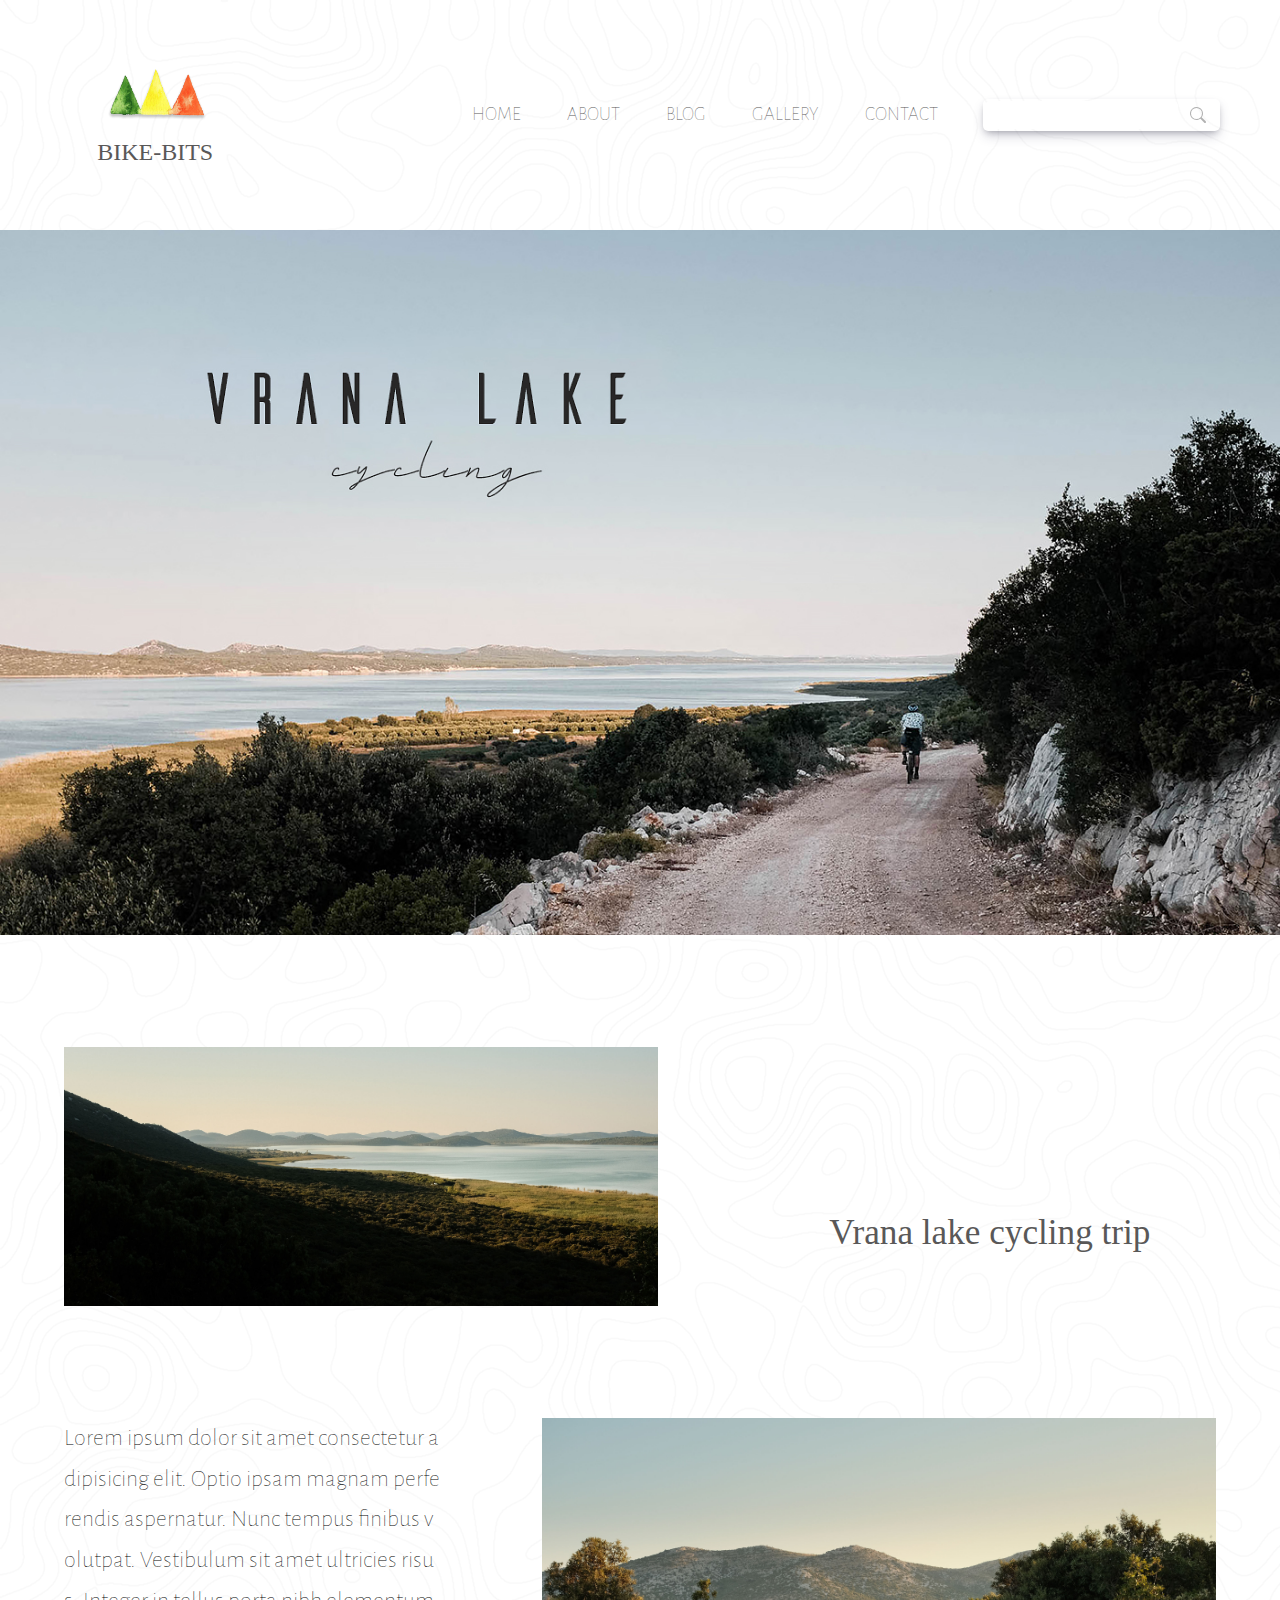
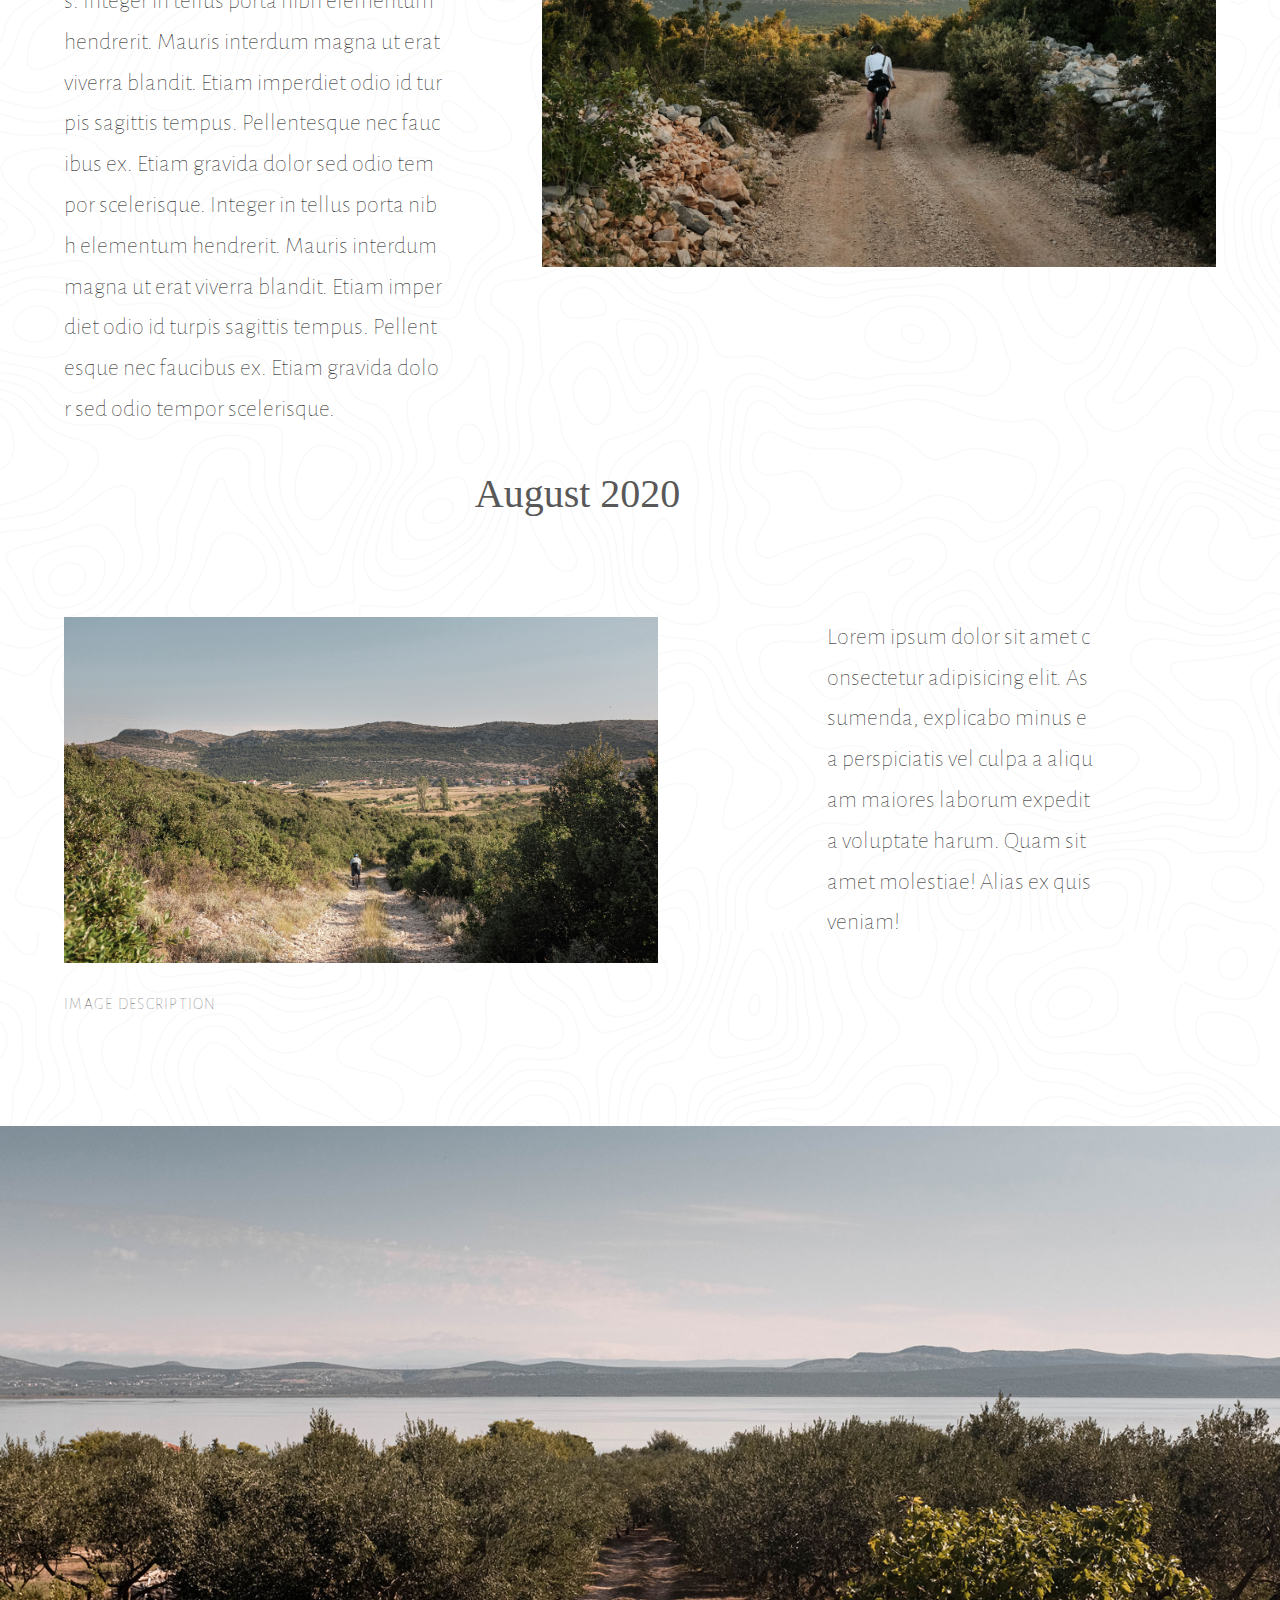
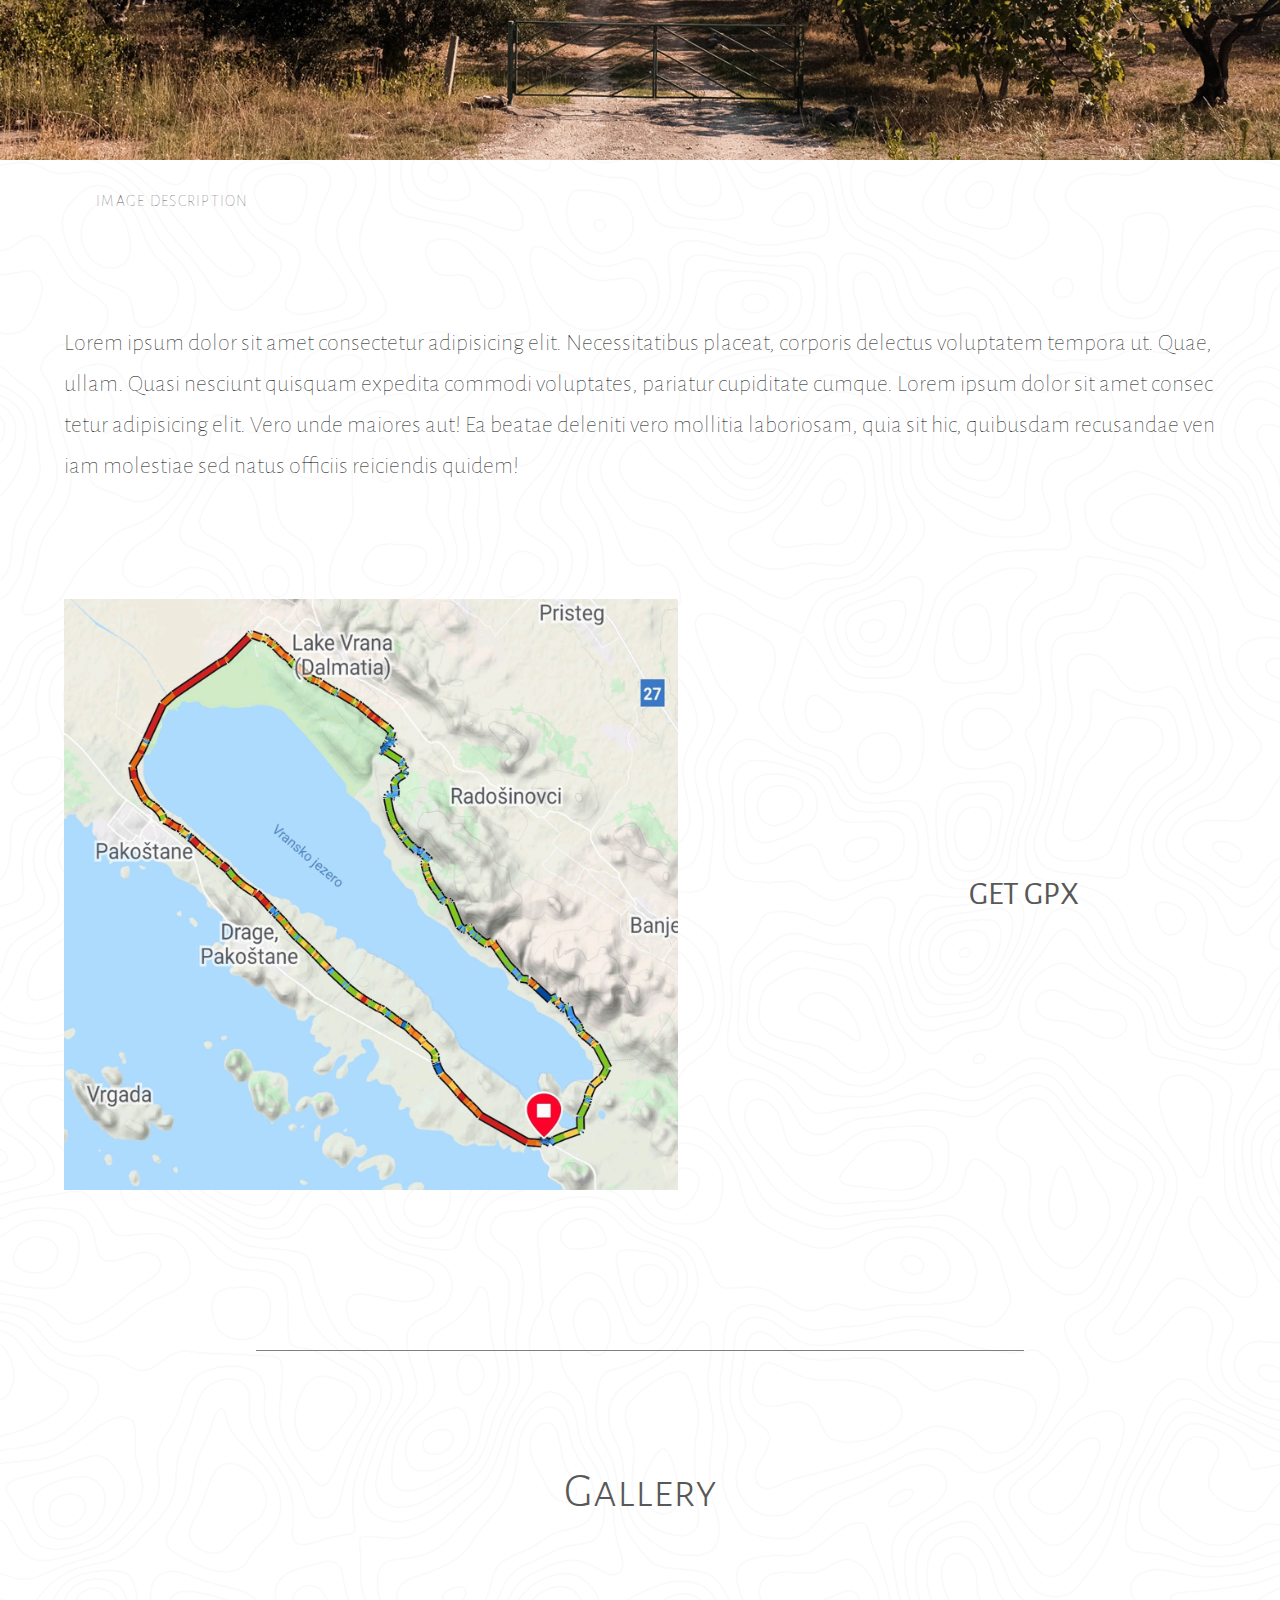
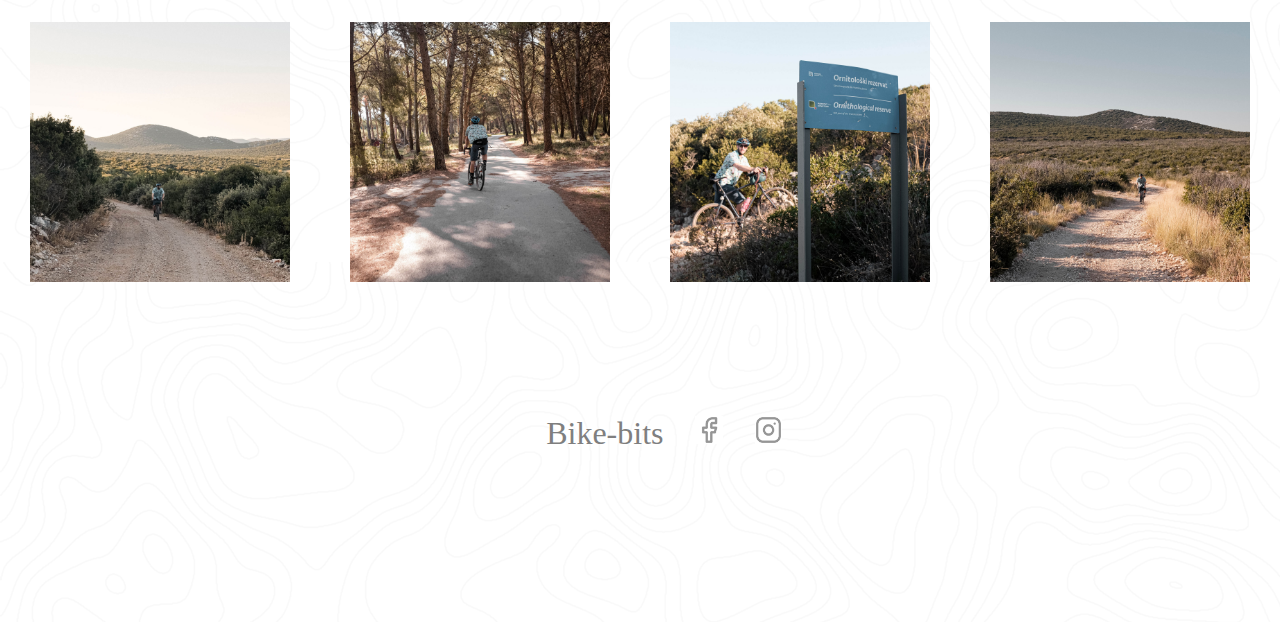
==== commit a16d8b51: "config(home, blog): gallery header, imgs" ====
--- a/src/blog/blog.html
+++ b/src/blog/blog.html
@@ -7,16 +7,22 @@
 
     <link rel="preconnect" href="https://fonts.googleapis.com" />
     <link rel="preconnect" href="https://fonts.gstatic.com" crossorigin />
+
+    <!-- fonts -->
     <link
       href="https://fonts.googleapis.com/css2?family=Alegreya+Sans:wght@300;400&display=swap"
       rel="stylesheet"
     />
+    <link
+      href="https://fonts.googleapis.com/css2?family=Alegreya+Sans+SC:wght@100;300;400;500;700&display=swap"
+      rel="stylesheet"
+    />
 
     <link rel="icon" type="favicon" href="../../assets/icons/favicon.ico" />
 
     <link rel="stylesheet" href="blog.css" />
-    <link rel="stylesheet" href="src/gallery/slider.css" />
-
+
+    <!-- styles -->
     <script defer src="blog.js"></script>
     <script defer src="src/gallery/slider.js"></script>
 
@@ -138,50 +144,64 @@
       <div class="bottom-border"></div>
     </div>
 
-    <article class="gallery slider">
-      <h2 class="gallery"><a href="../gallery/gallery.html">Gallery</a></h2>
-
-      <div class="img-gallery">
-        <div class="slide slide--1">
-          <img
-            id="img-6"
+    <!-- Gallery slider -->
+
+    <h2 class="gallery-header">
+      <a href="../gallery/gallery.html">Gallery</a>
+    </h2>
+
+    <div class="slide-container">
+      <span class="slider-span" id="slider-span1"></span>
+      <span class="slider-span" id="slider-span2"></span>
+      <span class="slider-span" id="slider-span3"></span>
+      <span class="slider-span" id="slider-span4"></span>
+
+      <div class="image-slider">
+        <div class="slides-div" id="slide-1">
+          <img
             src="../../assets/photos/blog/vransko-lake-cycling-gallery-1.jpg"
             alt="Gravel cycling Croatia"
-          />
-        </div>
-
-        <div class="slide slide--2">
-          <img
-            id="img-7"
+            class="img-gallery"
+            id="img-6"
+          />
+
+          <a href="#slider-span1" class="button" id="button-1"></a>
+        </div>
+
+        <div class="slides-div" id="slide-2">
+          <img
             src="../../assets/photos/blog/vransko-lake-cycling-gallery-2.jpg"
             alt="Cycling through mediterranean forest"
-          />
-        </div>
-
-        <div class="slide slide--3">
-          <img
-            id="img-8"
+            class="img-gallery"
+            id="img-7"
+          />
+
+          <a href="#slider-span2" class="button" id="button-2"></a>
+        </div>
+
+        <div class="slides-div" id="slide-3">
+          <img
             src="../../assets/photos/blog/vransko-lake-cycling-gallery-3.jpg"
             alt="Pushing bicycle uphill"
-          />
-        </div>
-
-        <div class="slide slide--4">
-          <img
-            id="img-9"
+            class="img-gallery"
+            id="img-8"
+          />
+
+          <a href="#slider-span3" class="button" id="button-3"></a>
+        </div>
+
+        <div class="slides-div" id="slide-4">
+          <img
             src="../../assets/photos/blog/vransko-lake-cycling-gallery-4.jpg"
             alt="Gravel cycling Croatia"
-          />
-        </div>
-        <!-- <button class="slider__btn slider__btn--left">&larr;</button>
-        <button class="slider__btn slider__btn--right">&rarr;</button> -->
-        <div class="dots">
-          <button class="dots__dot" data-slide="0"></button>
-          <button class="dots__dot dots__dot--active" data-slide="1"></button>
-          <button class="dots__dot" data-slide="2"></button>
+            class="img-gallery"
+            id="img-9"
+          />
+
+          <a href="#slider-span4" class="button" id="button-4"></a>
         </div>
       </div>
-    </article>
+    </div>
 
     <footer class="footer">
       <p class="logo-txt-2">Bike-bits</p>
--- a/src/blog/blog.css
+++ b/src/blog/blog.css
@@ -408,12 +408,22 @@
   margin-top: 10em;
 }
 
-.gallery {
-  display: flex;
-  flex-direction: column;
-  align-self: center;
-  text-transform: uppercase;
-  letter-spacing: 0.1em;
+.gallery-header {
+  display: flex;
+  margin: 2em 0 2.5em 0;
+  flex-direction: row;
+  justify-content: center;
+  margin-bottom: 2em;
+
+  font-family: Alegreya Sans SC;
+  text-transform: capitalize;
+  font-size: 3em;
+  color: #595858;
+  font-weight: 300;
+}
+
+a:hover {
+  font-weight: bolder;
 }
 
 .img-gallery {
@@ -421,18 +431,6 @@
   flex-direction: row;
   justify-content: center;
   gap: 2em;
-}
-
-h2.gallery {
-  font-size: 2.2em;
-  margin-bottom: 4em;
-}
-
-#img-6,
-#img-7,
-#img-8,
-#img-9 {
-  max-width: 20%;
 }
 
 /* ------- TXT ------- */
@@ -504,3 +502,85 @@
   font-size: 2em;
   color: #7f7f7f;
 }
+
+/* SLIDER */
+
+.slide-container {
+  display: flex;
+
+  width: 100%;
+  height: 30vh;
+  align-items: center;
+  overflow: hidden;
+}
+
+.image-slider {
+  display: flex;
+
+  width: 100%;
+  height: 600px;
+  left: 0;
+  justify-content: center;
+  align-items: center;
+
+  transition: 0.7s;
+}
+
+.slides-div {
+  display: flex;
+
+  align-items: center;
+  justify-content: center;
+
+  margin: 0 30px;
+}
+
+img .img-gallery {
+  position: relative;
+
+  width: 70%;
+  height: auto;
+  margin-top: 40em;
+
+  transition: 0.5s;
+}
+
+.button {
+  position: absolute;
+
+  width: 300px;
+  height: 300px;
+  margin-top: 40em;
+
+  transition: 0.5s;
+}
+
+#slider-span1:target ~ .image-slider #img-6,
+#slider-span1:target ~ .image-slider #button-1,
+#slider-span2:target ~ .image-slider #img-7,
+#slider-span2:target ~ .image-slider #button-2,
+#slider-span3:target ~ .image-slider #img-8,
+#slider-span3:target ~ .image-slider #button-3,
+#slider-span4:target ~ .image-slider #img9,
+#slider-span4:target ~ .image-slider #button-4 {
+  width: 400px;
+  height: 400px;
+
+  background-color: transparent;
+}
+
+#slider-span1:target ~ .image-slider {
+  left: 50%;
+}
+
+#slider-span2:target ~ .image-slider {
+  left: 25%;
+}
+
+#slider-span3:target ~ .image-slider {
+  left: 0%;
+}
+
+#slider-span4:target ~ .image-slider {
+  left: -25%;
+}
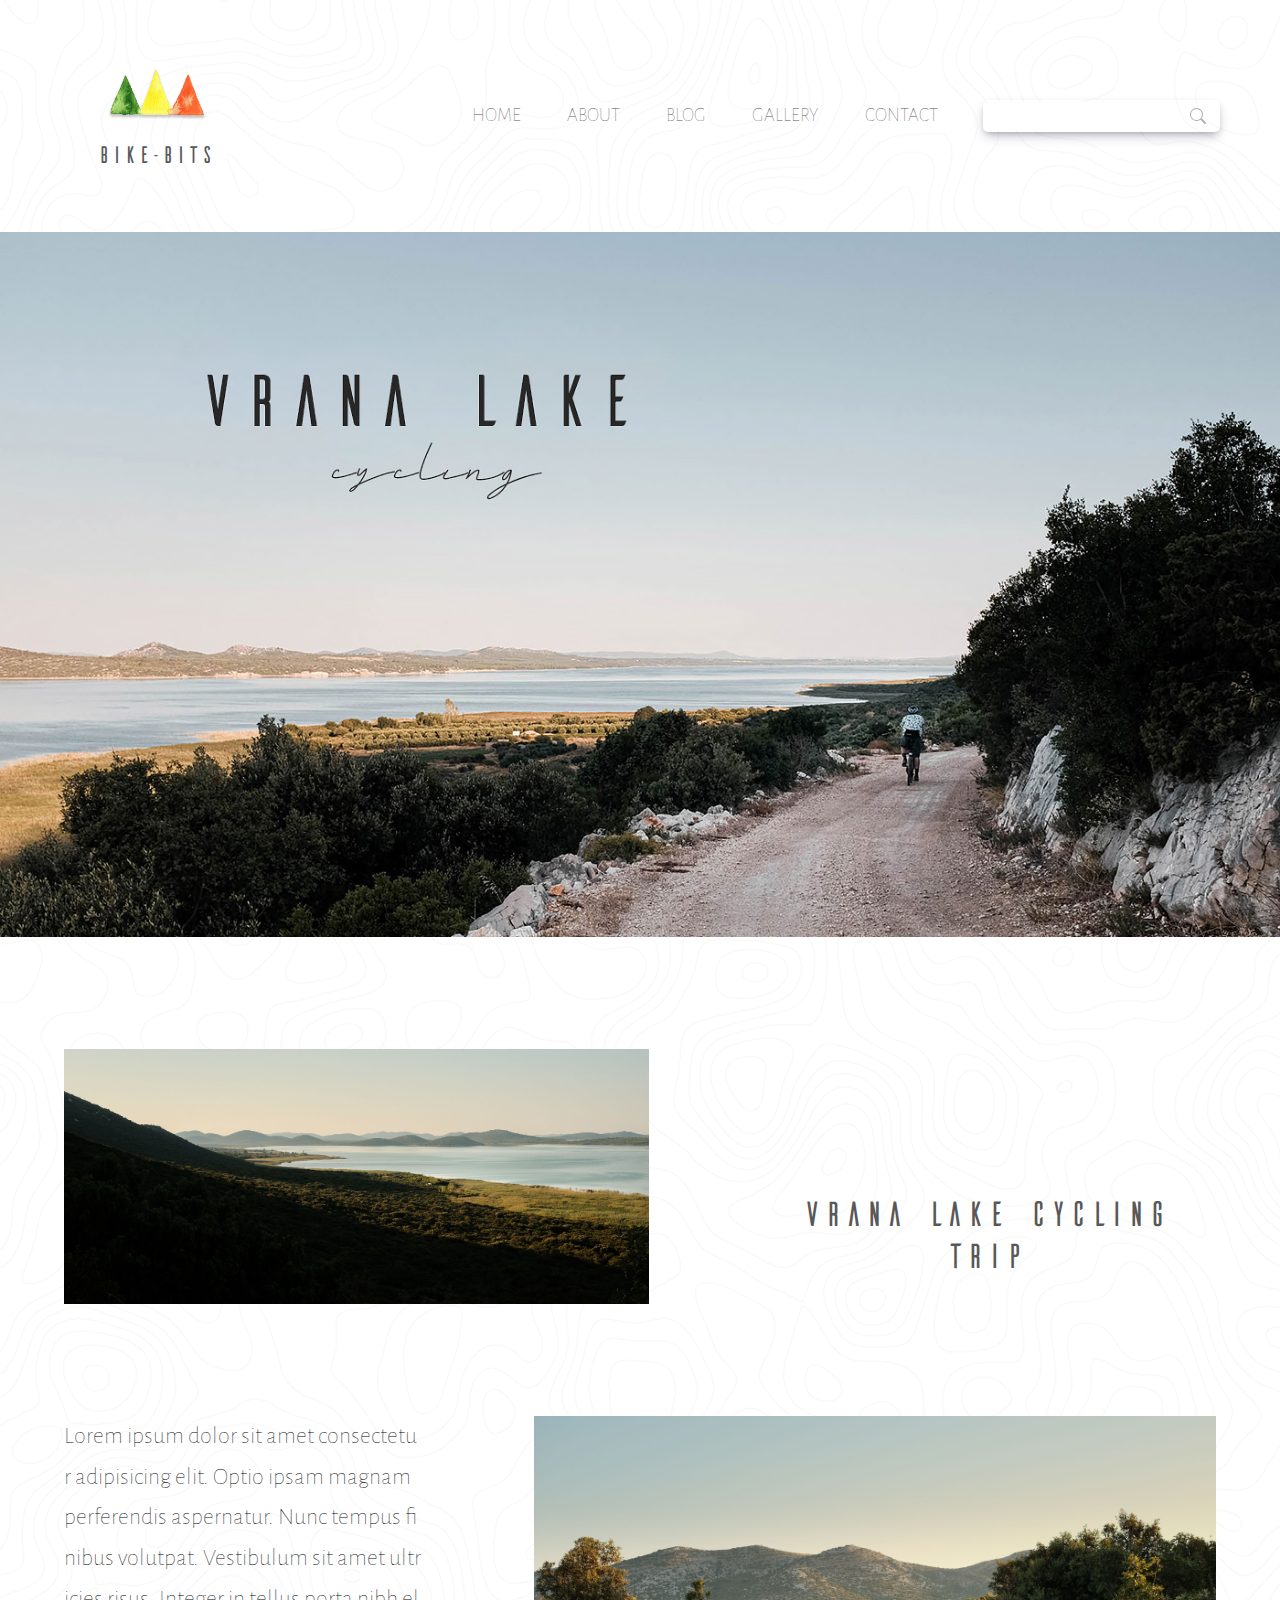
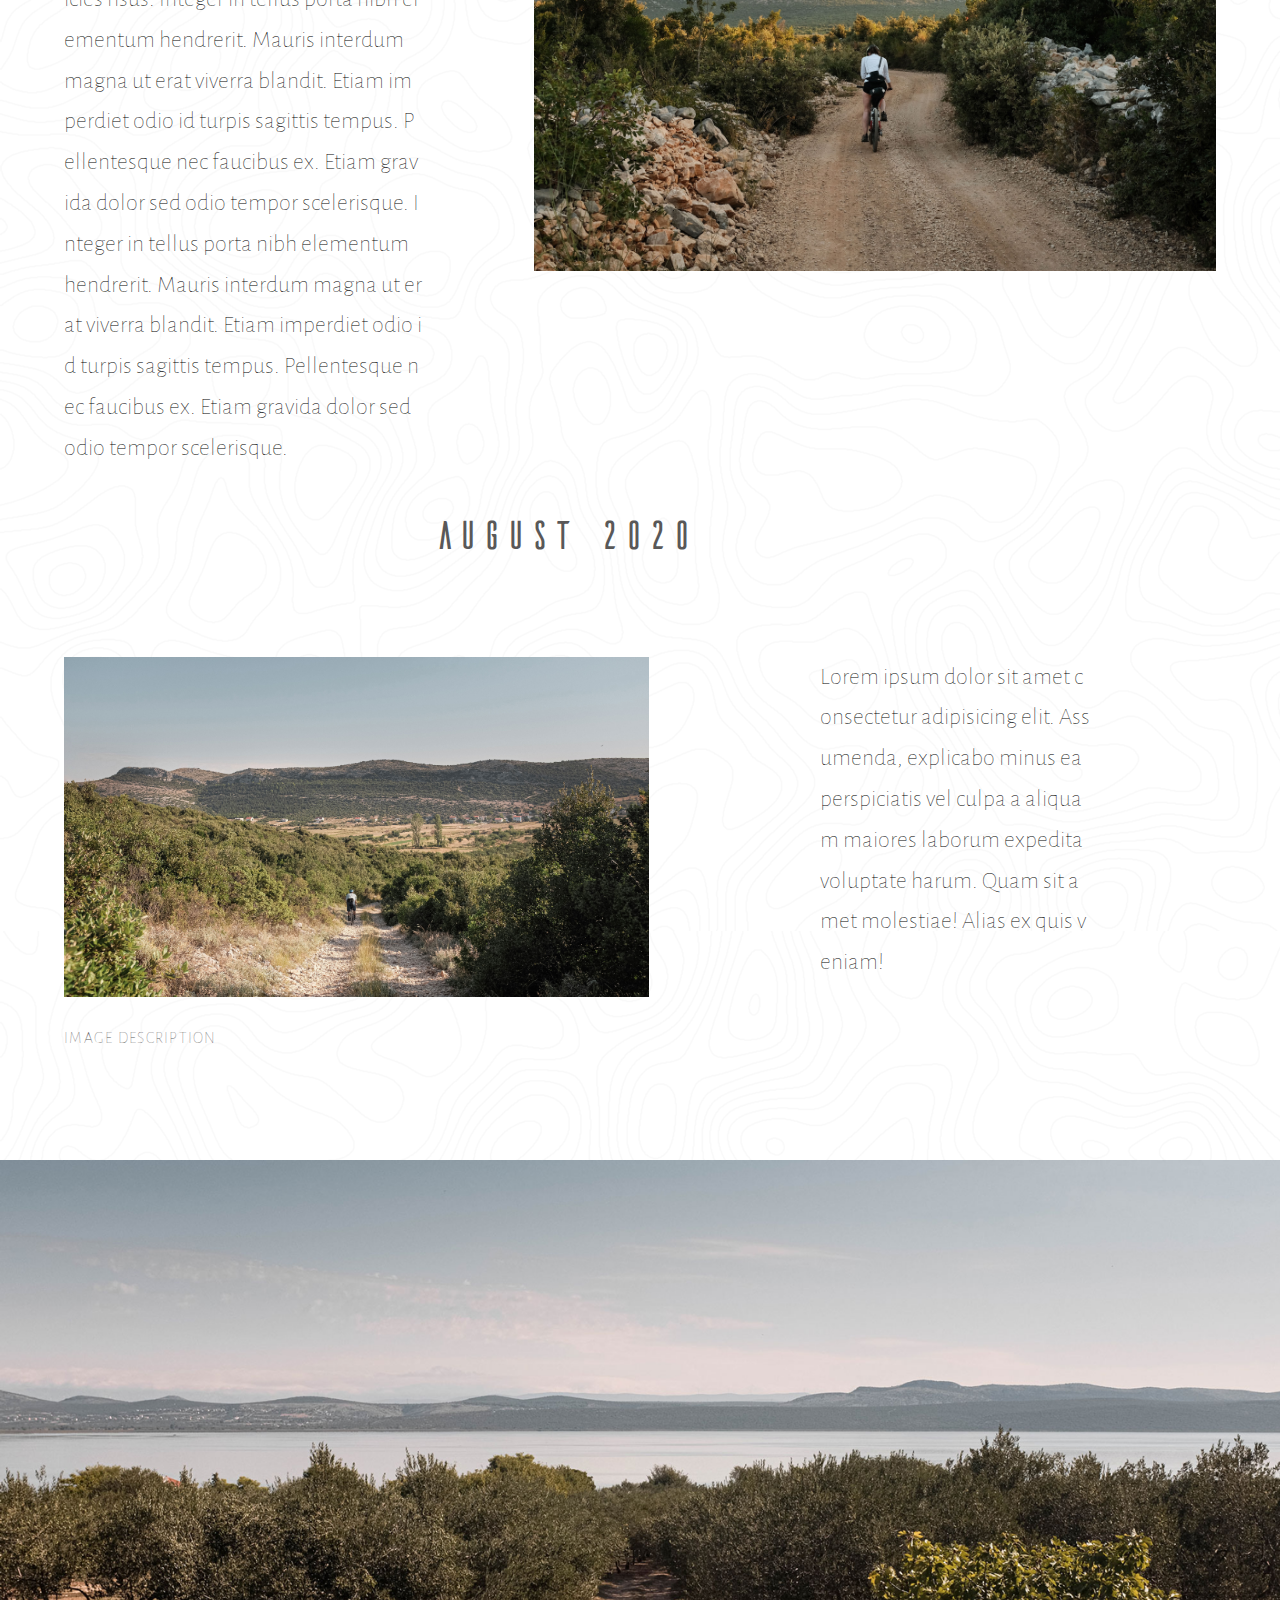
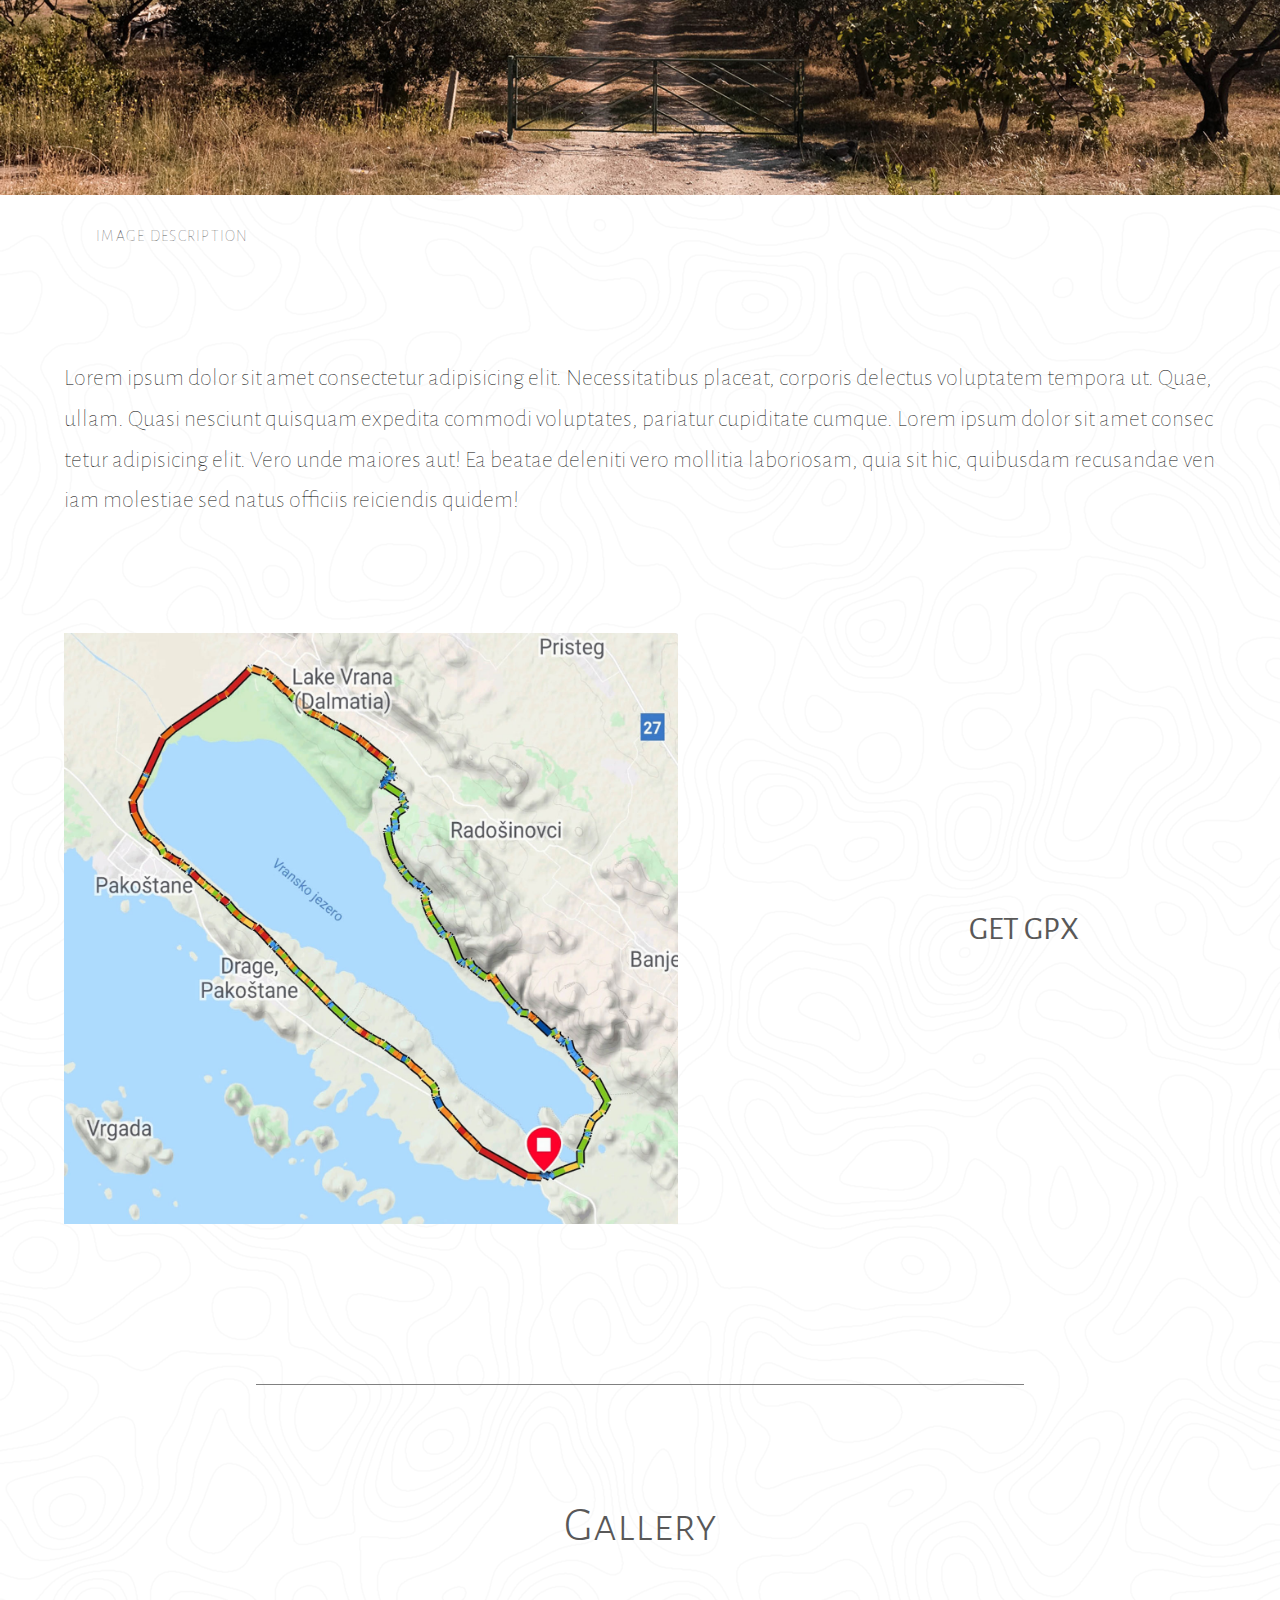
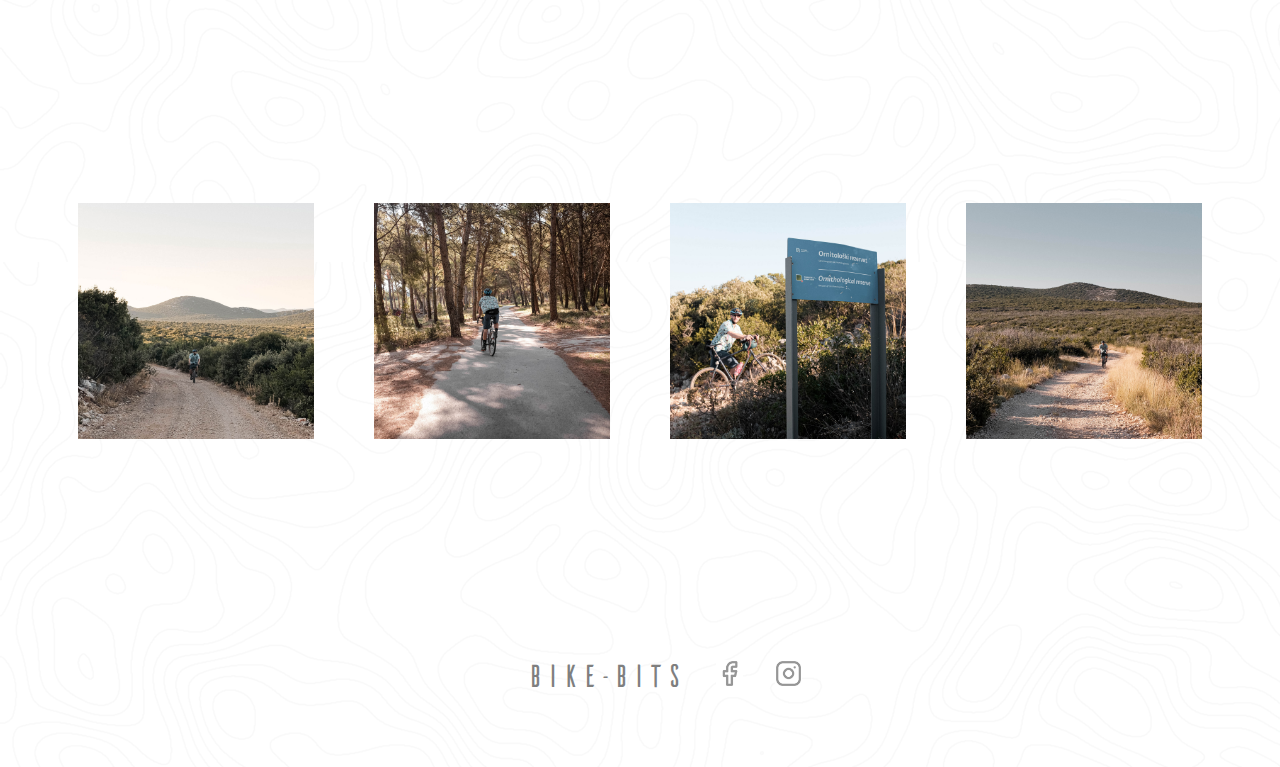
==== commit 160d4885: "fix: footer, logo fonts" ====
--- a/src/blog/blog.html
+++ b/src/blog/blog.html
@@ -18,13 +18,13 @@
       rel="stylesheet"
     />
 
+    <!-- favicon -->
     <link rel="icon" type="favicon" href="../../assets/icons/favicon.ico" />
 
     <link rel="stylesheet" href="blog.css" />
 
     <!-- styles -->
     <script defer src="blog.js"></script>
-    <script defer src="src/gallery/slider.js"></script>
 
     <title>Bike Bits Blog</title>
   </head>
--- a/src/blog/blog.css
+++ b/src/blog/blog.css
@@ -124,7 +124,7 @@
 
 @font-face {
   font-family: "Ailerons";
-  src: url(./font/Ailerons/Ailerons.ttf) format("truetype");
+  src: url(../../assets/font/Ailerons/Ailerons.ttf) format("truetype");
 }
 
 html {
@@ -410,7 +410,7 @@
 
 .gallery-header {
   display: flex;
-  margin: 2em 0 2.5em 0;
+  margin: 2em 0 0.5em 0;
   flex-direction: row;
   justify-content: center;
   margin-bottom: 2em;
@@ -487,7 +487,7 @@
   justify-content: center;
   align-items: baseline;
 
-  margin: 8em 3em;
+  margin: 4em 3em;
 }
 
 .facebook,
@@ -509,8 +509,10 @@
   display: flex;
 
   width: 100%;
-  height: 30vh;
+  height: 60vh;
   align-items: center;
+  padding: 0 3em;
+
   overflow: hidden;
 }
 
@@ -518,7 +520,7 @@
   display: flex;
 
   width: 100%;
-  height: 600px;
+  height: auto;
   left: 0;
   justify-content: center;
   align-items: center;
@@ -548,9 +550,8 @@
 .button {
   position: absolute;
 
-  width: 300px;
-  height: 300px;
-  margin-top: 40em;
+  width: 15em;
+  height: 15em;
 
   transition: 0.5s;
 }
@@ -563,8 +564,8 @@
 #slider-span3:target ~ .image-slider #button-3,
 #slider-span4:target ~ .image-slider #img9,
 #slider-span4:target ~ .image-slider #button-4 {
-  width: 400px;
-  height: 400px;
+  width: 100%;
+  height: auto;
 
   background-color: transparent;
 }
@@ -578,7 +579,7 @@
 }
 
 #slider-span3:target ~ .image-slider {
-  left: 0%;
+  left: -0;
 }
 
 #slider-span4:target ~ .image-slider {
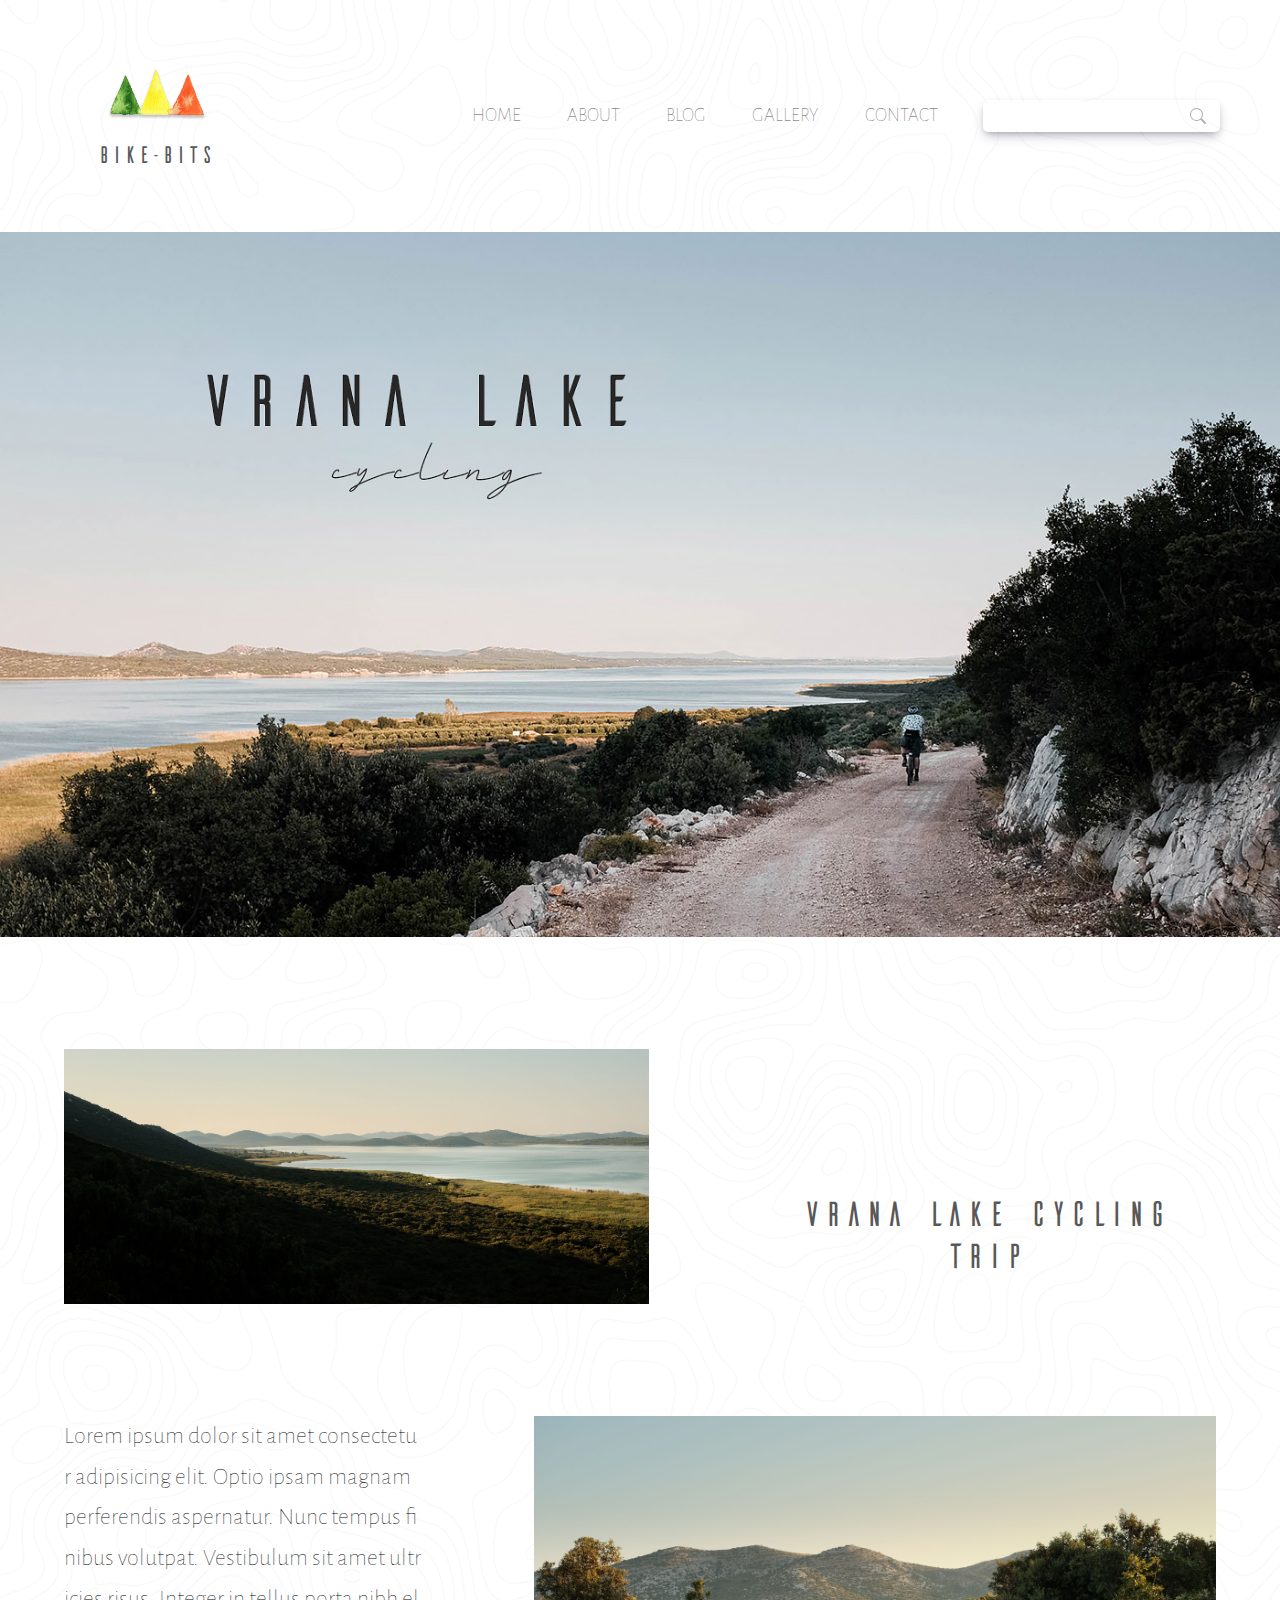
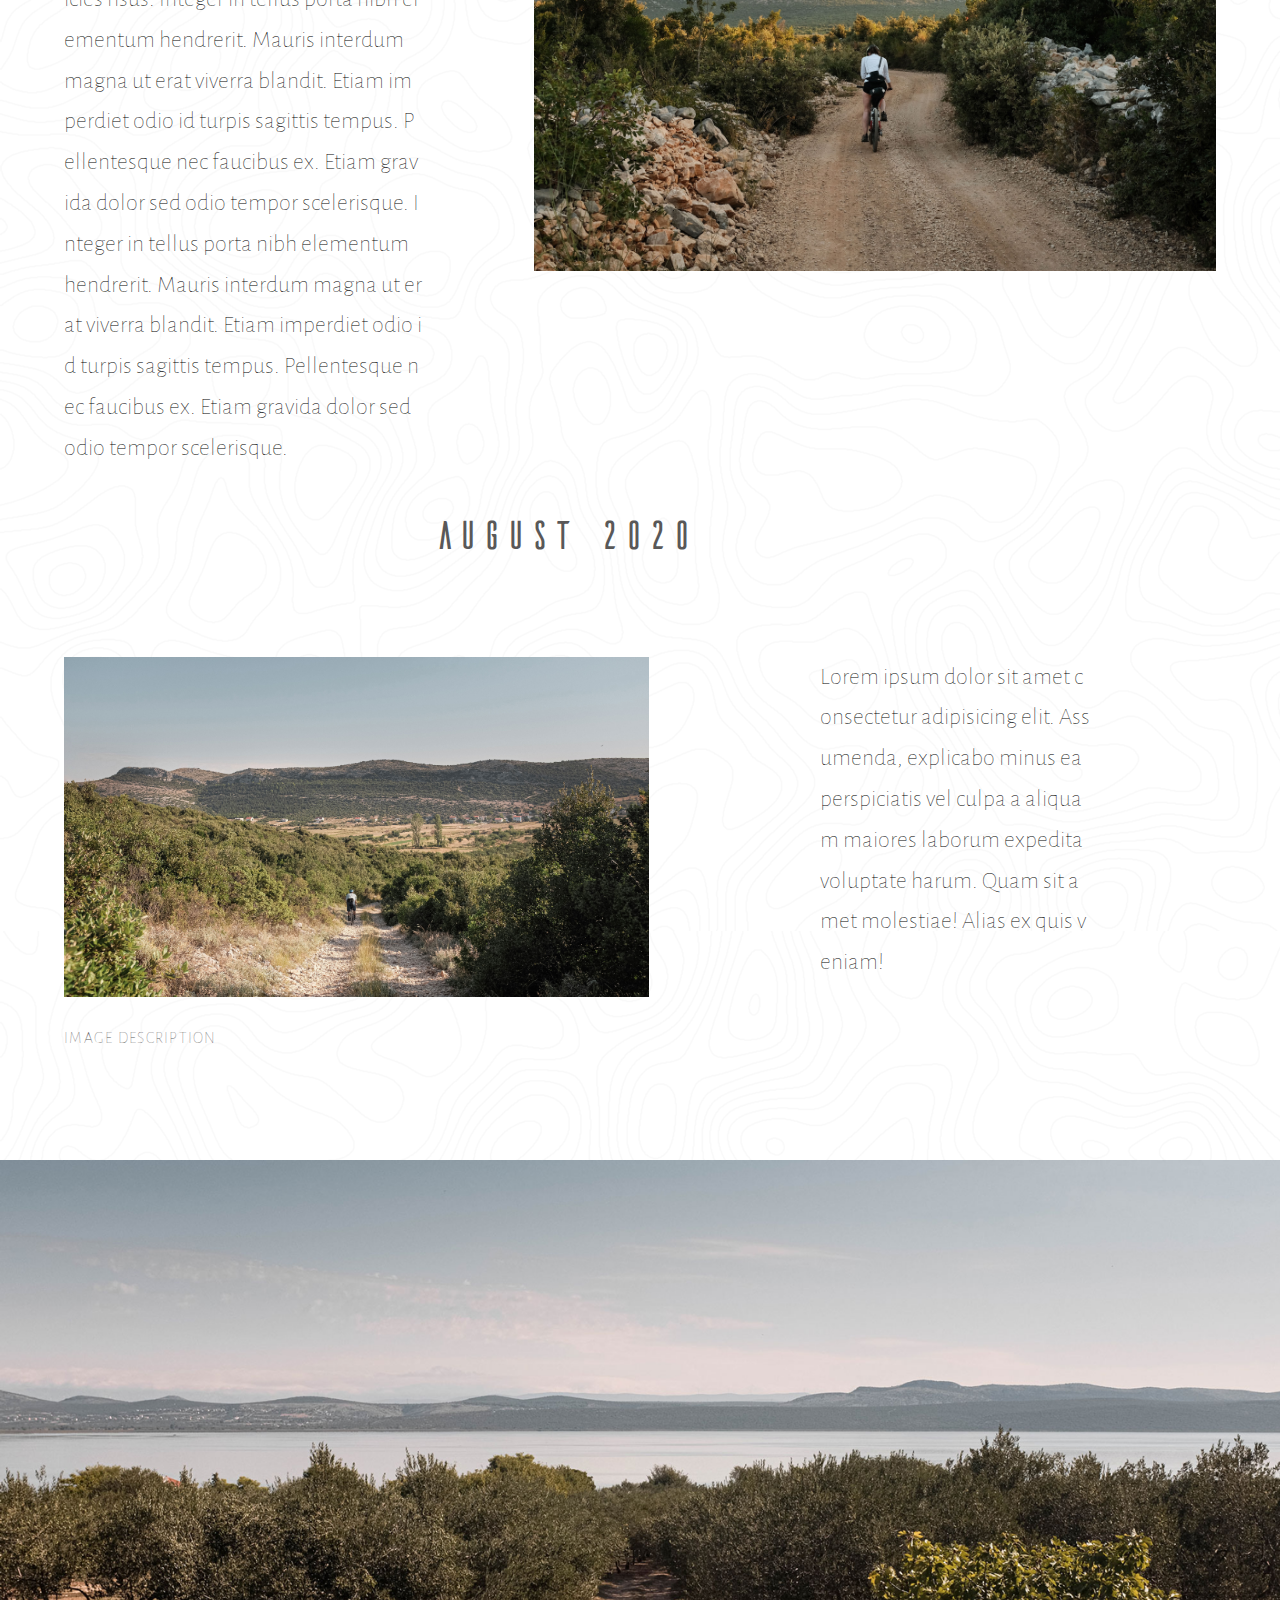
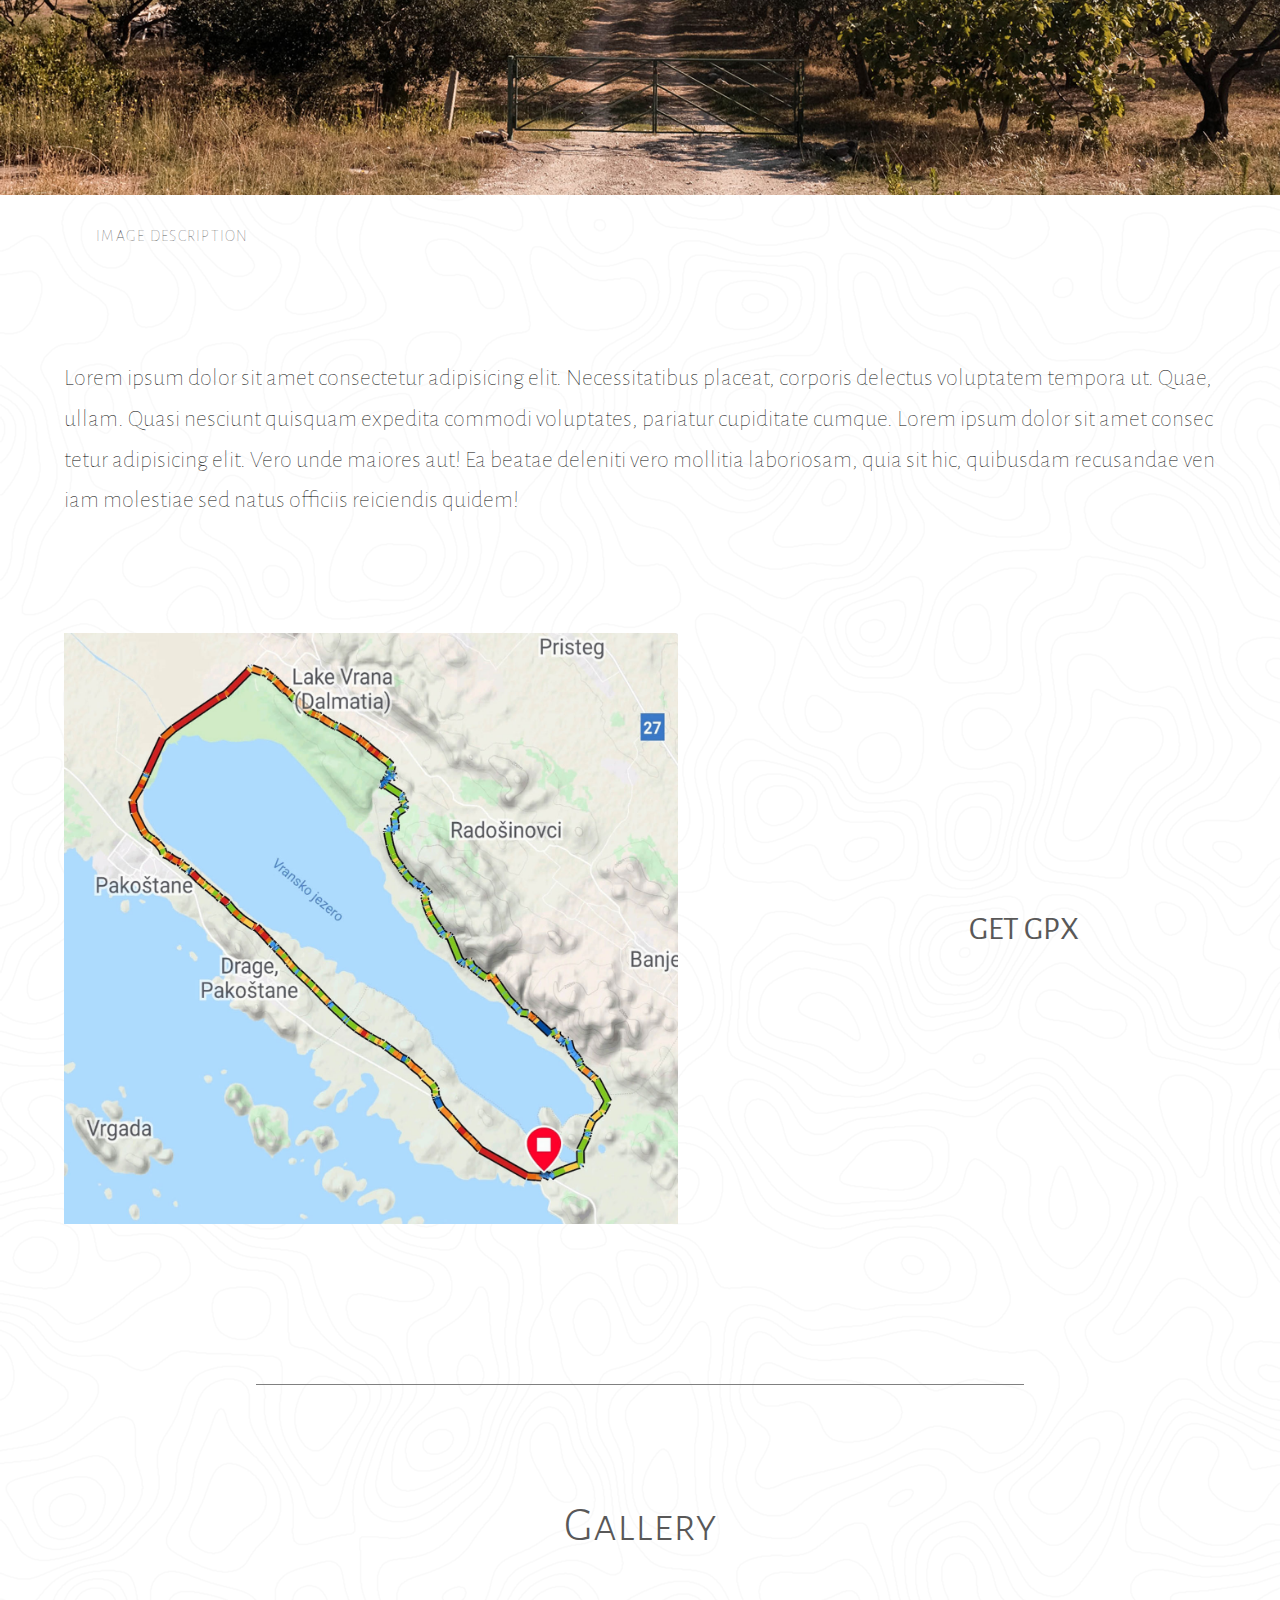
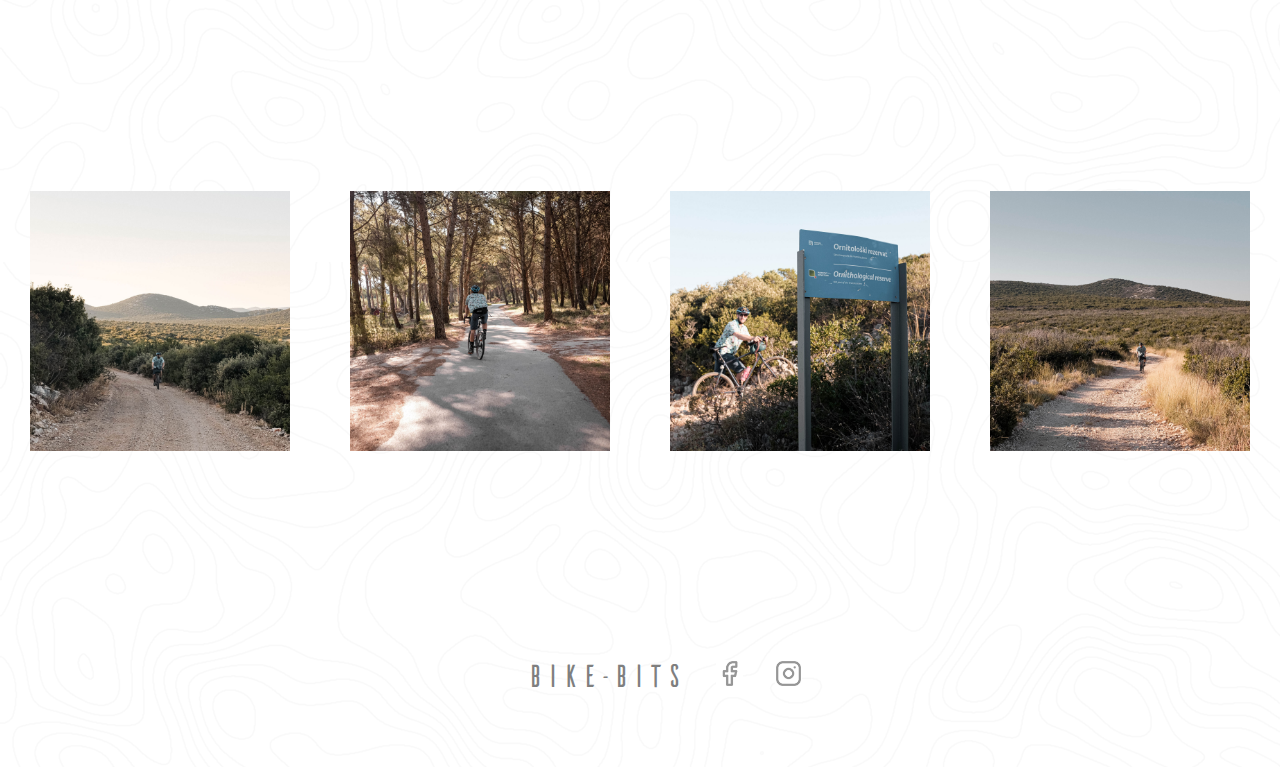
==== commit bdfb79bd: "config(blog): gallery animation" ====
--- a/src/blog/blog.html
+++ b/src/blog/blog.html
@@ -150,19 +150,22 @@
       <a href="../gallery/gallery.html">Gallery</a>
     </h2>
 
+    <!-- Slider -->
+
     <div class="slide-container">
       <span class="slider-span" id="slider-span1"></span>
       <span class="slider-span" id="slider-span2"></span>
       <span class="slider-span" id="slider-span3"></span>
       <span class="slider-span" id="slider-span4"></span>
+      <span class="slider-span" id="slider-span5"></span>
 
       <div class="image-slider">
         <div class="slides-div" id="slide-1">
           <img
             src="../../assets/photos/blog/vransko-lake-cycling-gallery-1.jpg"
             alt="Gravel cycling Croatia"
-            class="img-gallery"
-            id="img-6"
+            class="img"
+            id="img1"
           />
 
           <a href="#slider-span1" class="button" id="button-1"></a>
@@ -172,8 +175,8 @@
           <img
             src="../../assets/photos/blog/vransko-lake-cycling-gallery-2.jpg"
             alt="Cycling through mediterranean forest"
-            class="img-gallery"
-            id="img-7"
+            class="img"
+            id="img2"
           />
 
           <a href="#slider-span2" class="button" id="button-2"></a>
@@ -183,8 +186,8 @@
           <img
             src="../../assets/photos/blog/vransko-lake-cycling-gallery-3.jpg"
             alt="Pushing bicycle uphill"
-            class="img-gallery"
-            id="img-8"
+            class="img"
+            id="img3"
           />
 
           <a href="#slider-span3" class="button" id="button-3"></a>
@@ -194,8 +197,8 @@
           <img
             src="../../assets/photos/blog/vransko-lake-cycling-gallery-4.jpg"
             alt="Gravel cycling Croatia"
-            class="img-gallery"
-            id="img-9"
+            class="img"
+            id="img4"
           />
 
           <a href="#slider-span4" class="button" id="button-4"></a>
--- a/src/blog/blog.css
+++ b/src/blog/blog.css
@@ -503,7 +503,7 @@
   color: #7f7f7f;
 }
 
-/* SLIDER */
+/* ------- slider small ------- */
 
 .slide-container {
   display: flex;
@@ -511,8 +511,6 @@
   width: 100%;
   height: 60vh;
   align-items: center;
-  padding: 0 3em;
-
   overflow: hidden;
 }
 
@@ -520,7 +518,8 @@
   display: flex;
 
   width: 100%;
-  height: auto;
+  height: 600px;
+  position: absolute;
   left: 0;
   justify-content: center;
   align-items: center;
@@ -537,12 +536,11 @@
   margin: 0 30px;
 }
 
-img .img-gallery {
+.img {
   position: relative;
 
-  width: 70%;
-  height: auto;
-  margin-top: 40em;
+  height: 100%;
+  width: 20em;
 
   transition: 0.5s;
 }
@@ -550,38 +548,34 @@
 .button {
   position: absolute;
 
-  width: 15em;
-  height: 15em;
+  width: 20em;
+  height: 20em;
 
   transition: 0.5s;
 }
 
-#slider-span1:target ~ .image-slider #img-6,
+.button:hover {
+  background-color: transparent;
+}
+
+#slider-span1:target ~ .image-slider #img1,
 #slider-span1:target ~ .image-slider #button-1,
-#slider-span2:target ~ .image-slider #img-7,
+#slider-span2:target ~ .image-slider #img2,
 #slider-span2:target ~ .image-slider #button-2,
-#slider-span3:target ~ .image-slider #img-8,
+#slider-span3:target ~ .image-slider #img3,
 #slider-span3:target ~ .image-slider #button-3,
-#slider-span4:target ~ .image-slider #img9,
+#slider-span4:target ~ .image-slider #img4,
 #slider-span4:target ~ .image-slider #button-4 {
-  width: 100%;
+  width: 40em;
   height: auto;
+  padding: 0 0.7em;
 
   background-color: transparent;
 }
 
-#slider-span1:target ~ .image-slider {
-  left: 50%;
-}
-
-#slider-span2:target ~ .image-slider {
-  left: 25%;
-}
-
-#slider-span3:target ~ .image-slider {
-  left: -0;
-}
-
+#slider-span1:target ~ .image-slider,
+#slider-span2:target ~ .image-slider,
+#slider-span3:target ~ .image-slider,
 #slider-span4:target ~ .image-slider {
-  left: -25%;
-}
+  left: 0%;
+}
